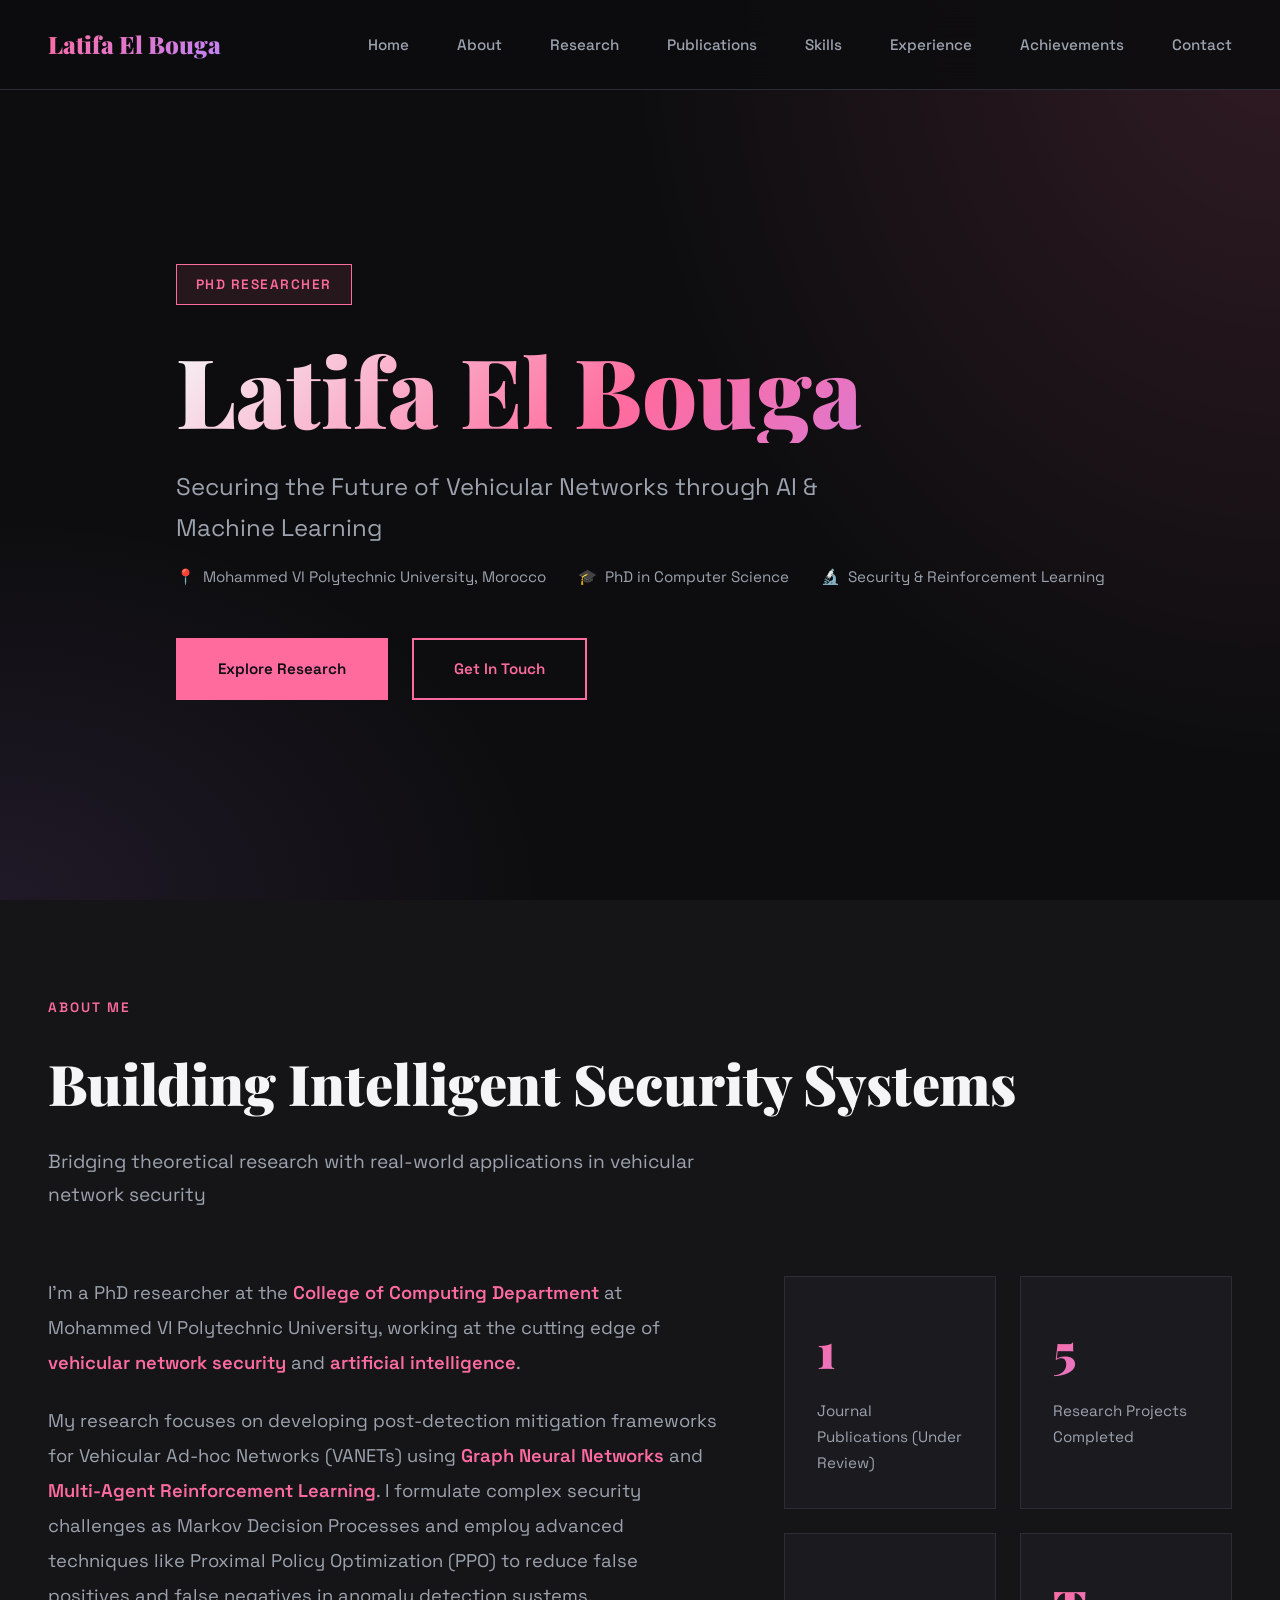
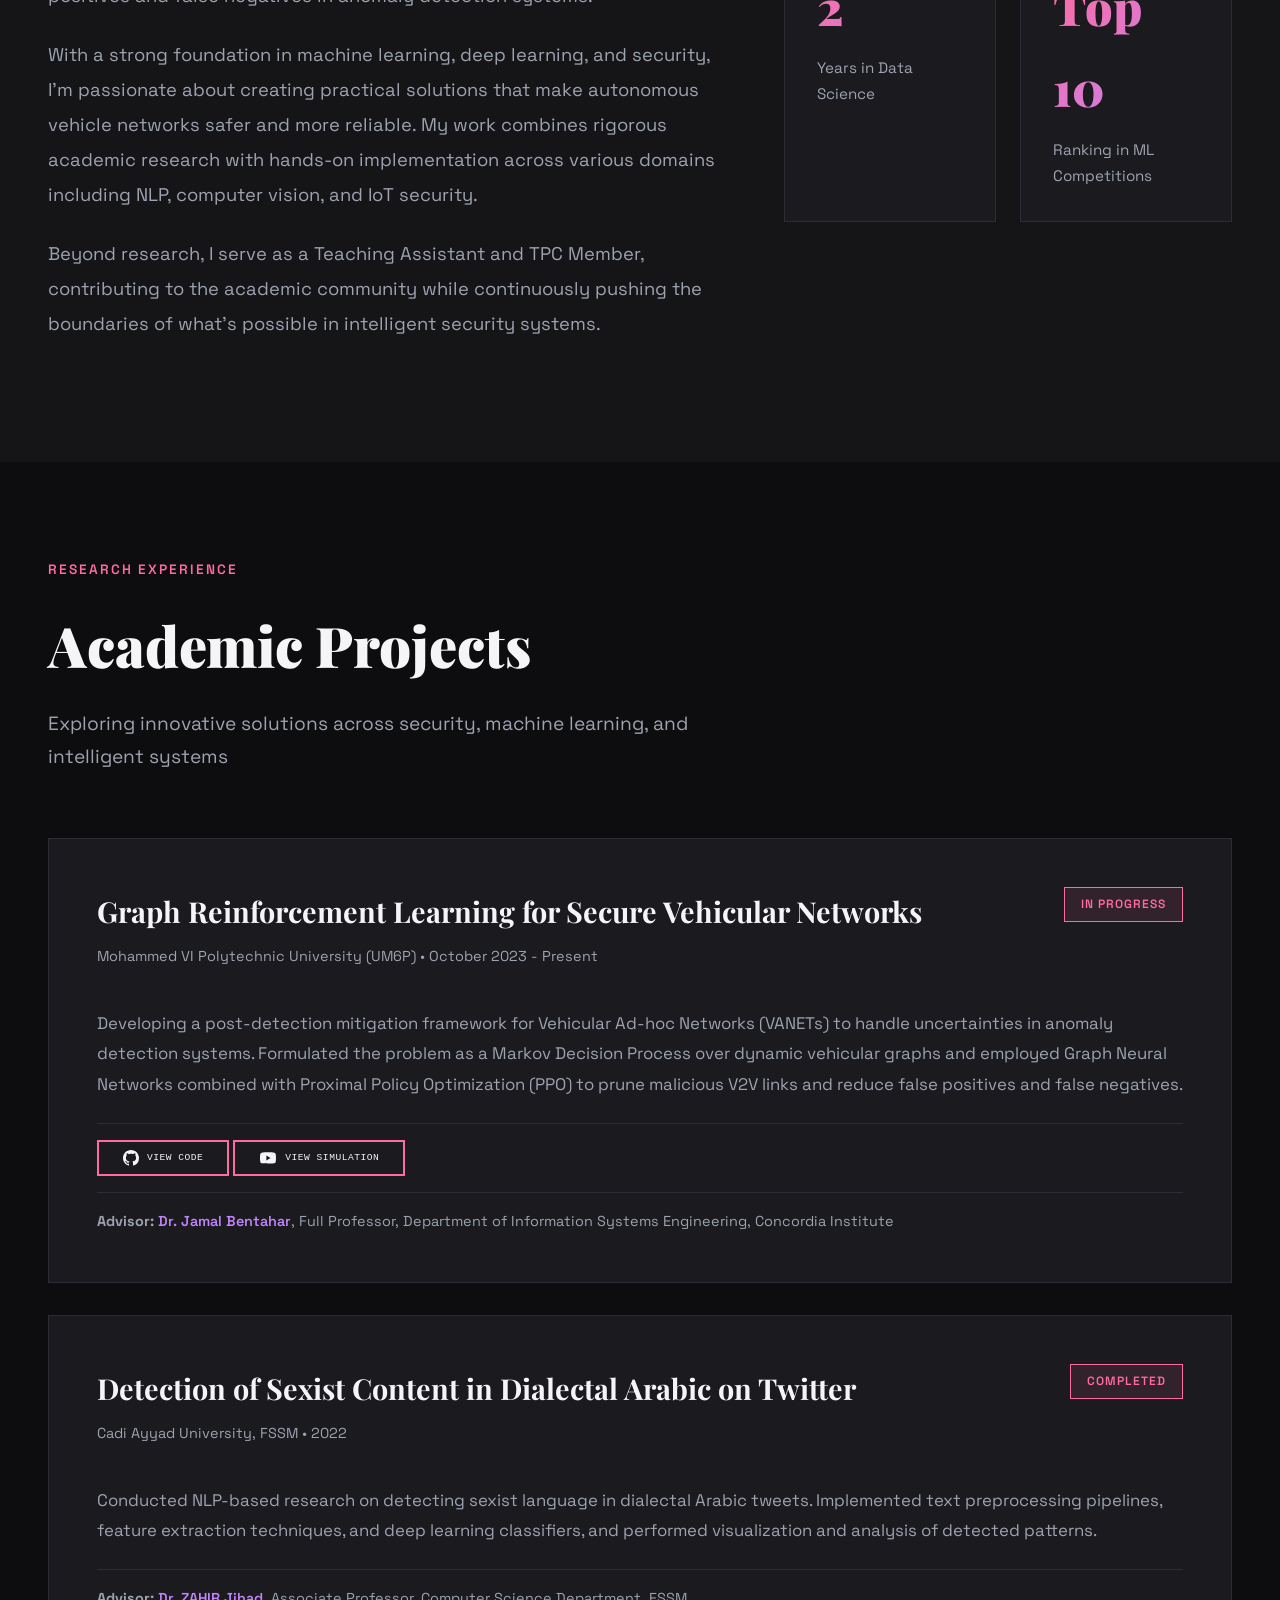
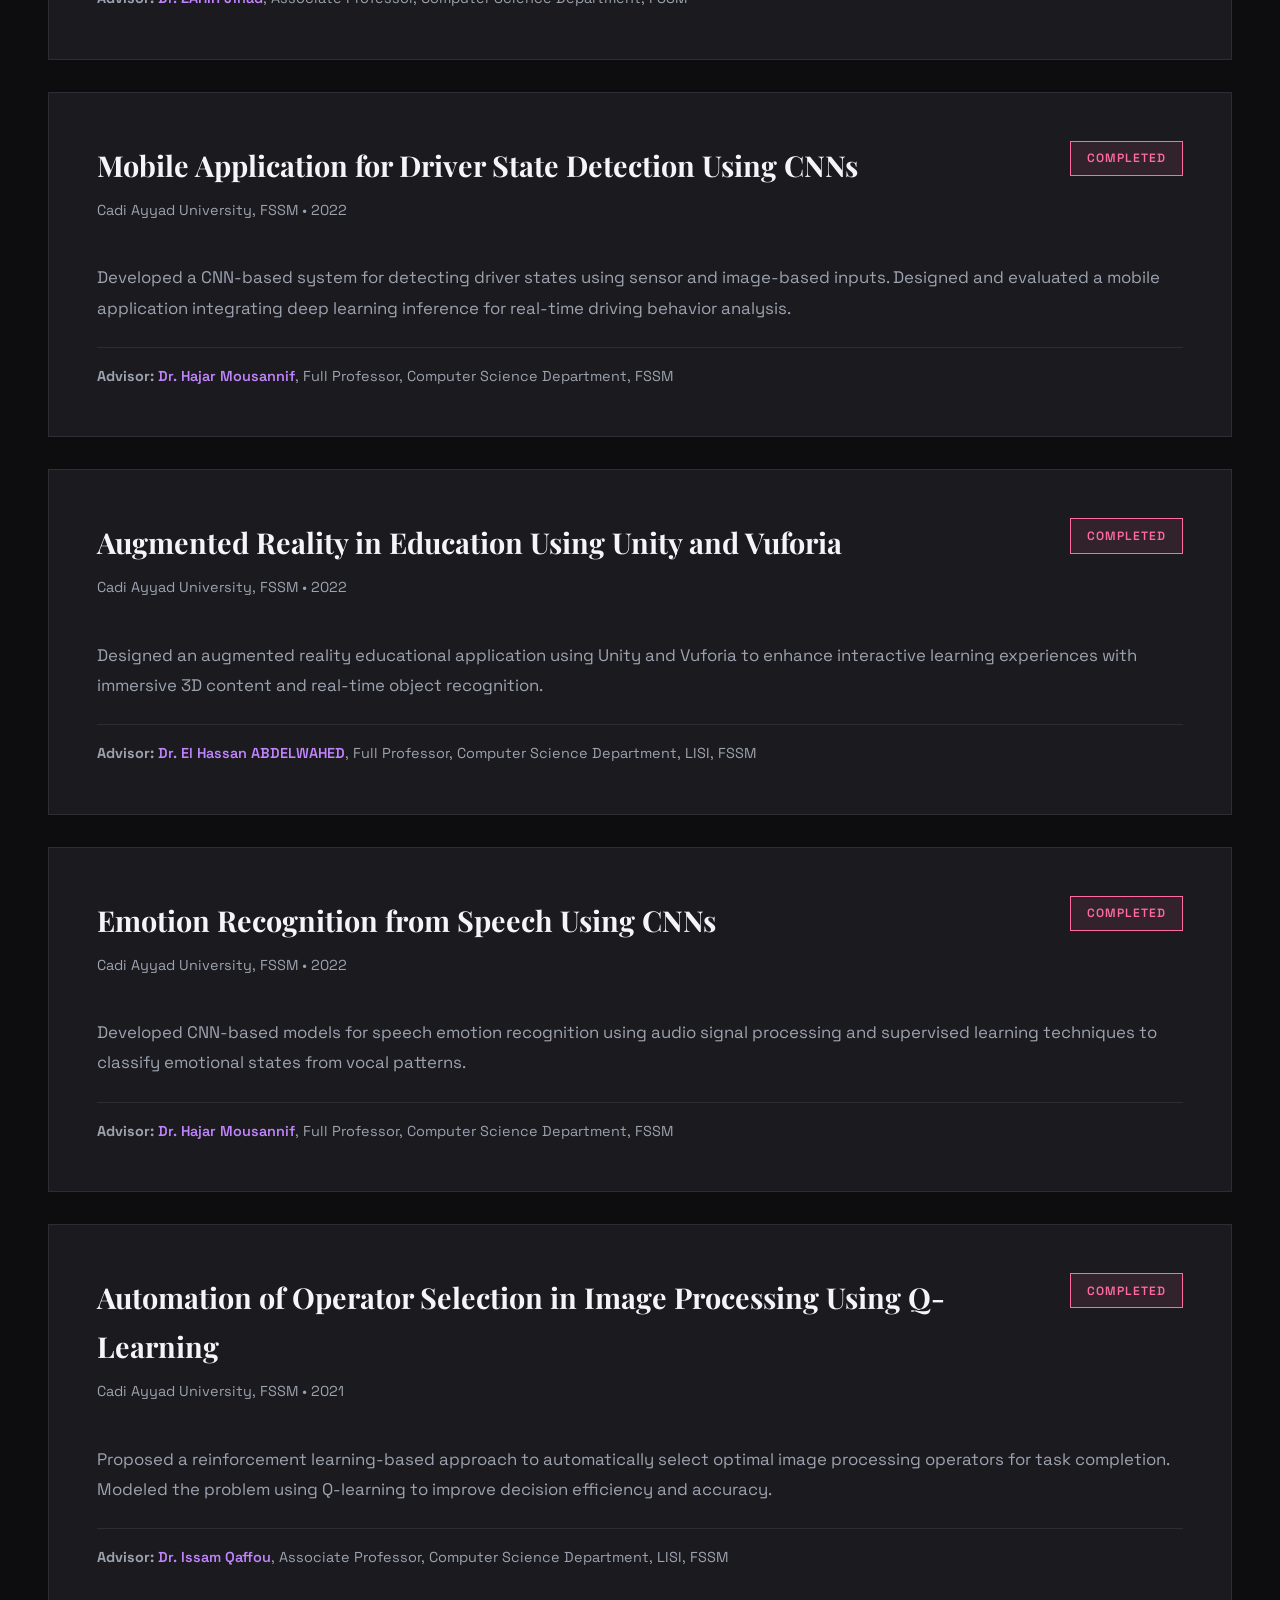
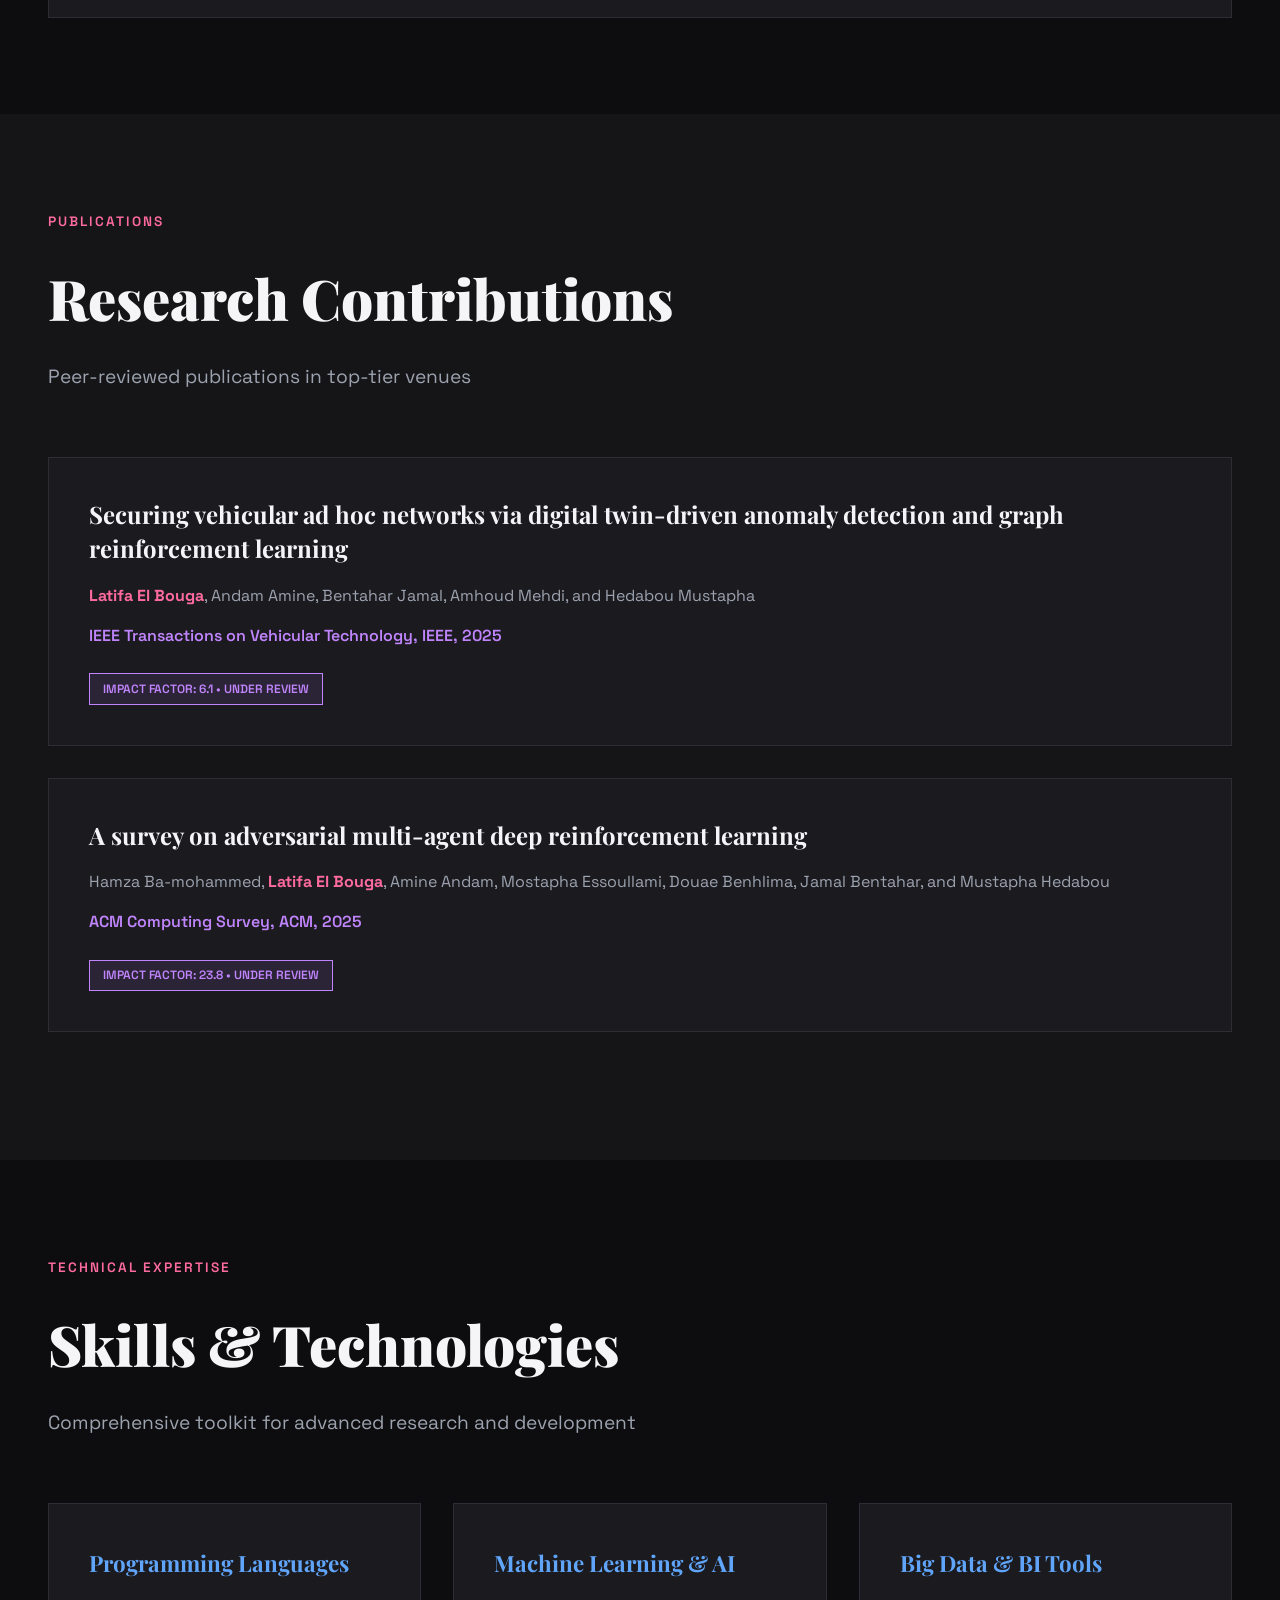
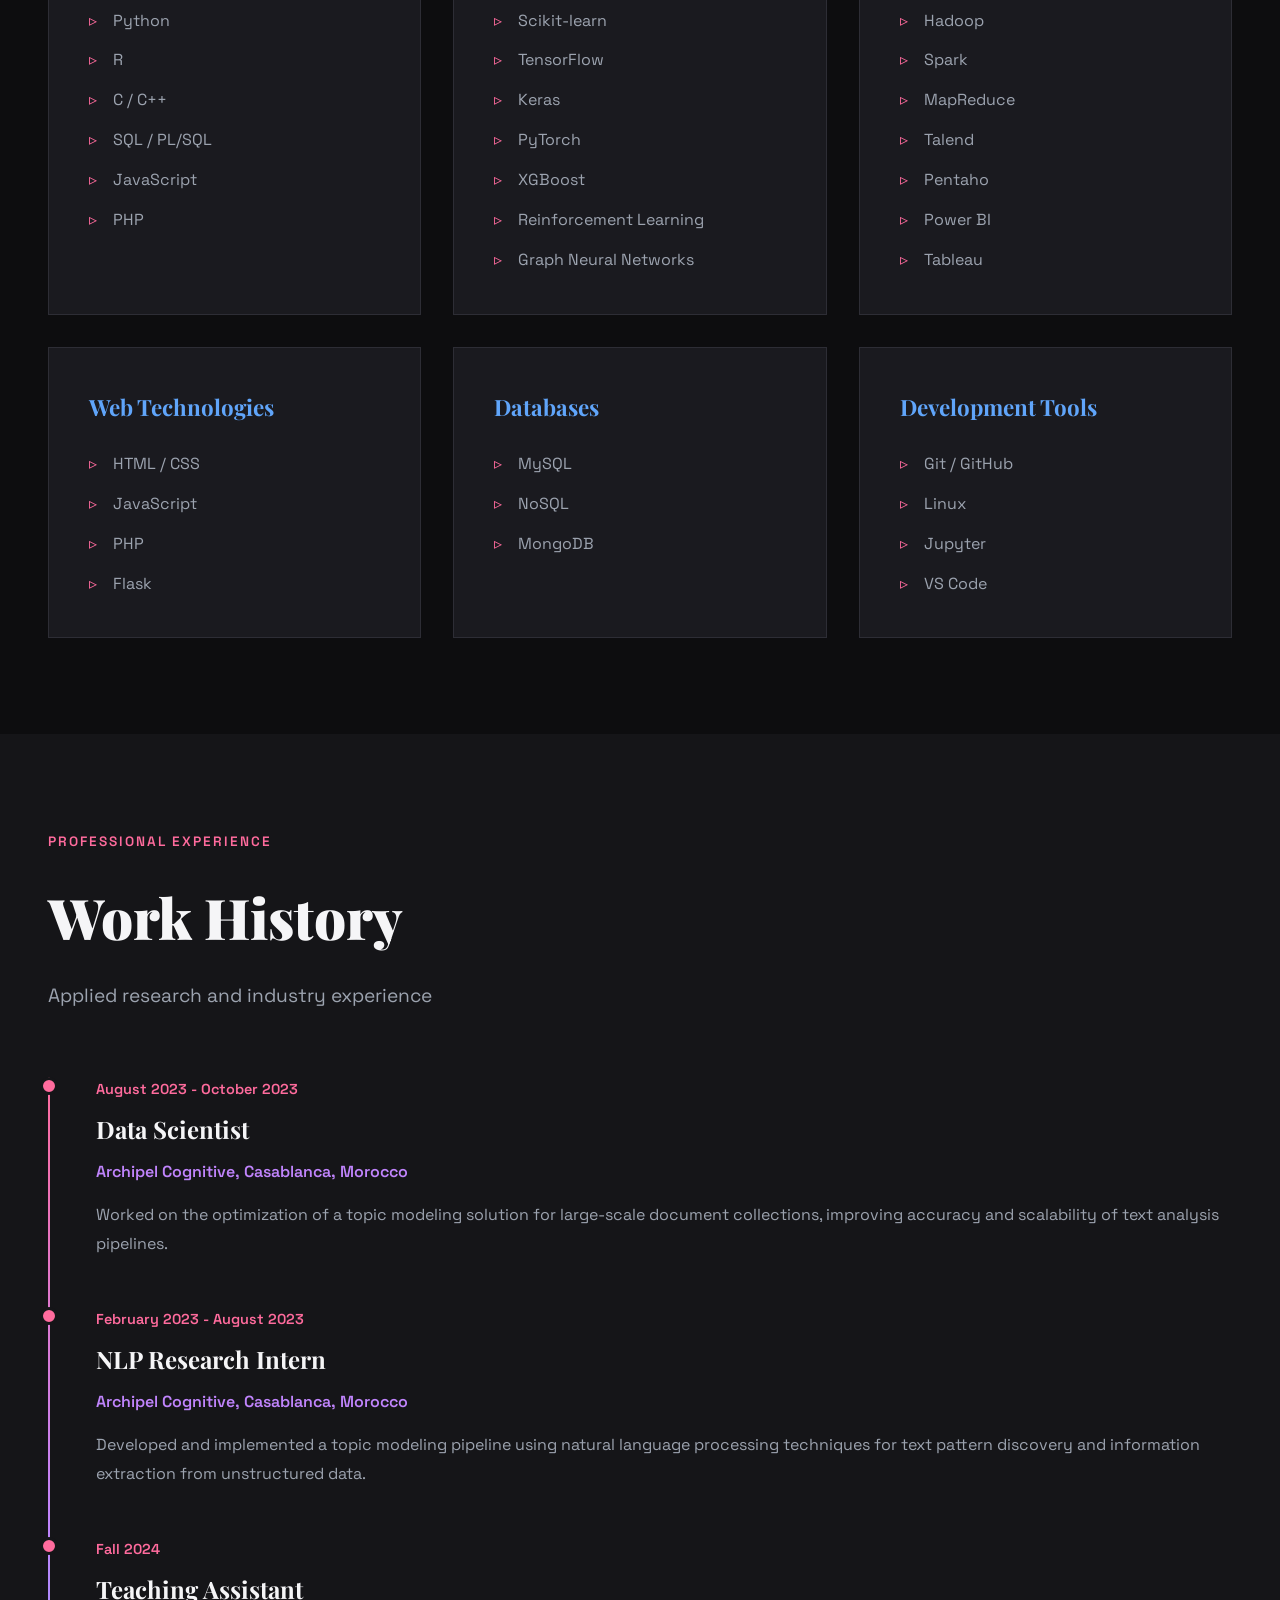
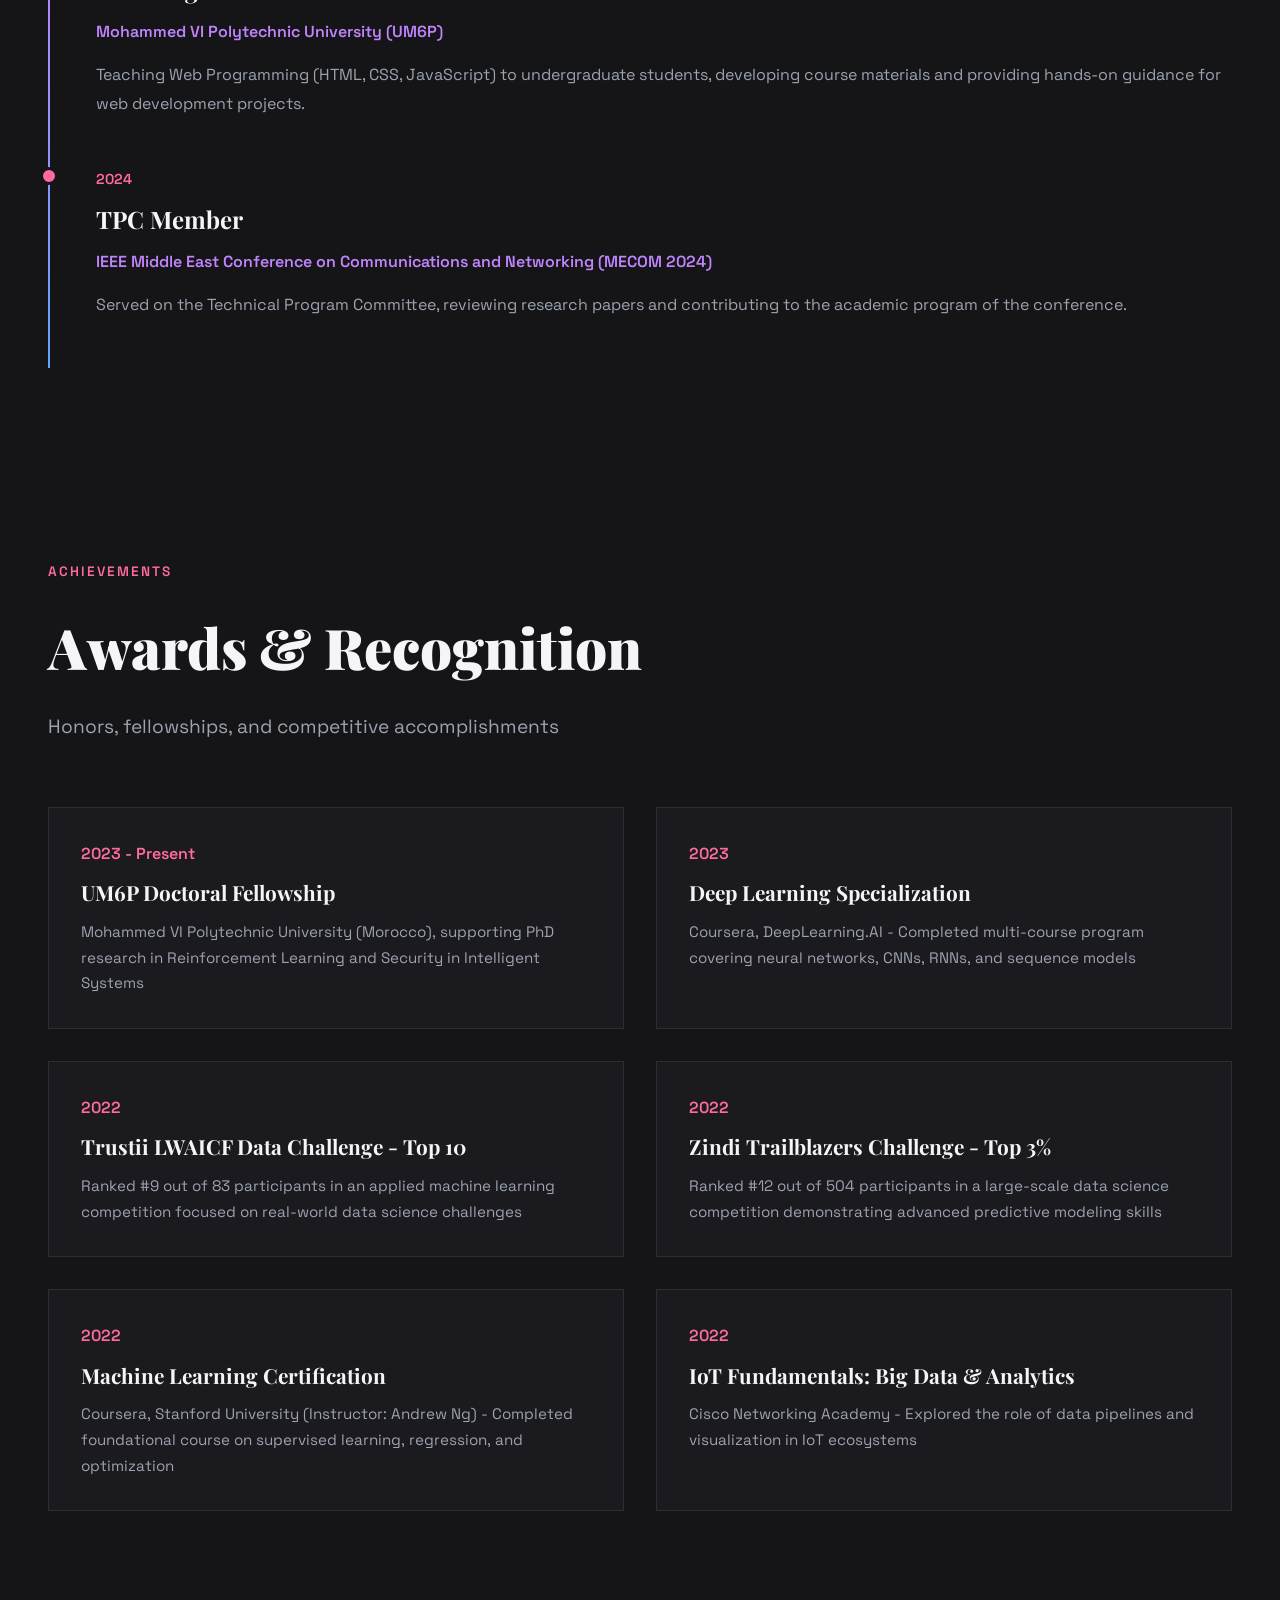
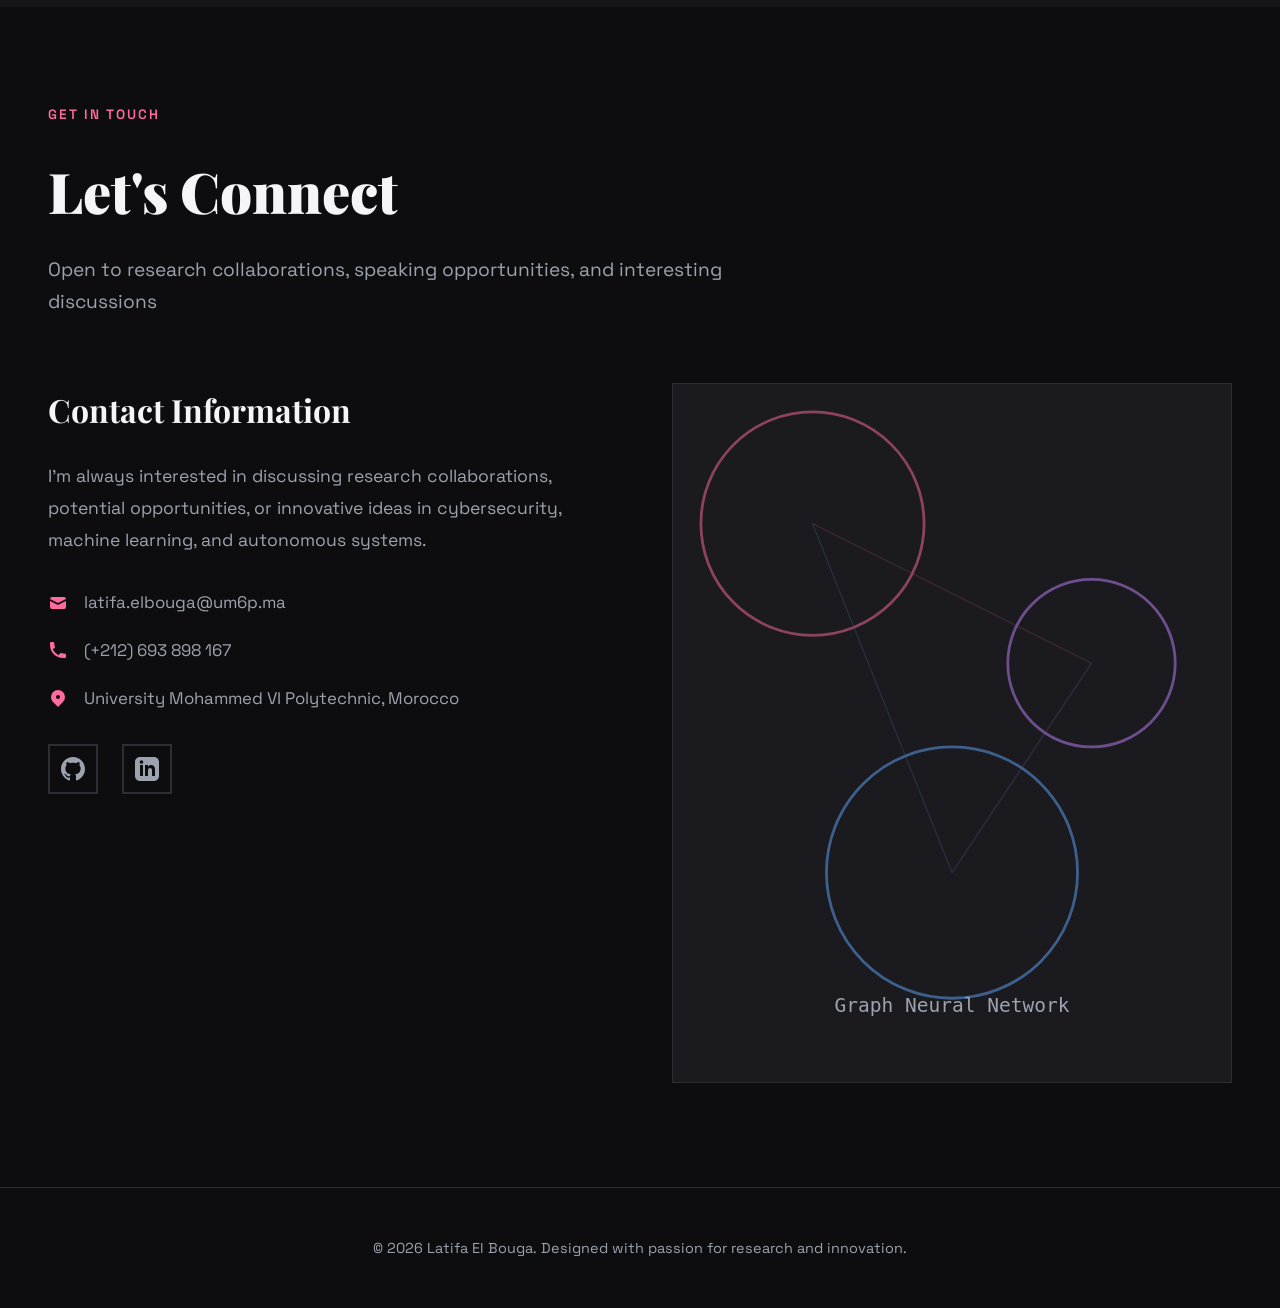
==== index.html @ e811820b "Add files via upload" ====
<!DOCTYPE html>
<html lang="en">
<head>
    <meta charset="UTF-8">
    <meta name="viewport" content="width=device-width, initial-scale=1.0">
    <title>Latifa El Bouga - PhD Researcher</title>
    <link href="https://fonts.googleapis.com/css2?family=Space+Grotesk:wght@400;600;700&family=Playfair+Display:wght@400;700;900&display=swap" rel="stylesheet">
    <link rel="stylesheet" href="styles.css">
</head>
<body>
    <!-- Navigation -->
    <nav>
        <div class="container">
            <div class="logo">Latifa El Bouga</div>
            <ul>
                <li><a href="#home">Home</a></li>
                <li><a href="#about">About</a></li>
                <li><a href="#research">Research</a></li>
                <li><a href="#publications">Publications</a></li>
                <li><a href="#skills">Skills</a></li>
                <li><a href="#experience">Experience</a></li>
                <li><a href="#achievements">Achievements</a></li>
                <li><a href="#contact">Contact</a></li>
            </ul>
        </div>
    </nav>

    <!-- Hero Section -->
    <section class="hero" id="home">
        <div class="container">
            <div class="hero-tag">PhD RESEARCHER</div>
            <h1>Latifa El Bouga</h1>
            <p class="hero-subtitle">Securing the Future of Vehicular Networks through AI & Machine Learning</p>
            
            <div class="hero-meta">
                <div class="meta-item">
                    <span class="meta-icon">📍</span>
                    <span>Mohammed VI Polytechnic University, Morocco</span>
                </div>
                <div class="meta-item">
                    <span class="meta-icon">🎓</span>
                    <span>PhD in Computer Science</span>
                </div>
                <div class="meta-item">
                    <span class="meta-icon">🔬</span>
                    <span>Security & Reinforcement Learning</span>
                </div>
            </div>
            
            <div class="hero-cta">
                <a href="#research" class="btn btn-primary">Explore Research</a>
                <a href="#contact" class="btn">Get In Touch</a>
            </div>
        </div>
    </section>

    <!-- About Section -->
    <section id="about">
        <div class="container">
            <div class="section-header">
                <div class="section-tag">ABOUT ME</div>
                <h2 class="section-title">Building Intelligent Security Systems</h2>
                <p class="section-subtitle">Bridging theoretical research with real-world applications in vehicular network security</p>
            </div>
            
            <div class="about-grid">
                <div class="about-content reveal">
                    <p>I'm a PhD researcher at the <span class="highlight">College of Computing Department</span> at Mohammed VI Polytechnic University, working at the cutting edge of <span class="highlight">vehicular network security</span> and <span class="highlight">artificial intelligence</span>.</p>
                    
                    <p>My research focuses on developing post-detection mitigation frameworks for Vehicular Ad-hoc Networks (VANETs) using <span class="highlight">Graph Neural Networks</span> and <span class="highlight">Multi-Agent Reinforcement Learning</span>. I formulate complex security challenges as Markov Decision Processes and employ advanced techniques like Proximal Policy Optimization (PPO) to reduce false positives and false negatives in anomaly detection systems.</p>
                    
                    <p>With a strong foundation in machine learning, deep learning, and security, I'm passionate about creating practical solutions that make autonomous vehicle networks safer and more reliable. My work combines rigorous academic research with hands-on implementation across various domains including NLP, computer vision, and IoT security.</p>
                    
                    <p>Beyond research, I serve as a Teaching Assistant and TPC Member, contributing to the academic community while continuously pushing the boundaries of what's possible in intelligent security systems.</p>
                </div>
                
                <div class="stats-grid reveal">
                    <div class="stat-card">
                        <div class="stat-number">2</div>
                        <div class="stat-label">Journal Publications (Under Review)</div>
                    </div>
                    <div class="stat-card">
                        <div class="stat-number">7</div>
                        <div class="stat-label">Research Projects Completed</div>
                    </div>
                    <div class="stat-card">
                        <div class="stat-number">3</div>
                        <div class="stat-label">Years in Data Science</div>
                    </div>
                    <div class="stat-card">
                        <div class="stat-number">Top 10</div>
                        <div class="stat-label">Ranking in ML Competitions</div>
                    </div>
                </div>
            </div>
        </div>
    </section>

    <!-- Research Section -->
    <section id="research">
        <div class="container">
            <div class="section-header">
                <div class="section-tag">RESEARCH EXPERIENCE</div>
                <h2 class="section-title">Academic Projects</h2>
                <p class="section-subtitle">Exploring innovative solutions across security, machine learning, and intelligent systems</p>
            </div>
            
            <div class="research-grid">
                <div class="research-item reveal">
                    <div class="research-header">
                        <div>
                            <h3 class="research-title">Graph Reinforcement Learning for Secure Vehicular Networks</h3>
                            <p class="research-meta">Mohammed VI Polytechnic University (UM6P) • October 2023 - Present</p>
                        </div>
                        <span class="research-badge">In Progress</span>
                    </div>
                    <p class="research-description">
                        Developing a post-detection mitigation framework for Vehicular Ad-hoc Networks (VANETs) to handle uncertainties in anomaly detection systems. Formulated the problem as a Markov Decision Process over dynamic vehicular graphs and employed Graph Neural Networks combined with Proximal Policy Optimization (PPO) to prune malicious V2V links and reduce false positives and false negatives.
                        <div class="project-links">
                            <a href="https://github.com/latifa1999/VanetSecurity.git" class="project-link" target="_blank">
                                <svg width="16" height="16" fill="currentColor" viewBox="0 0 16 16">
                                    <path d="M8 0C3.58 0 0 3.58 0 8c0 3.54 2.29 6.53 5.47 7.59.4.07.55-.17.55-.38 0-.19-.01-.82-.01-1.49-2.01.37-2.53-.49-2.69-.94-.09-.23-.48-.94-.82-1.13-.28-.15-.68-.52-.01-.53.63-.01 1.08.58 1.23.82.72 1.21 1.87.87 2.33.66.07-.52.28-.87.51-1.07-1.78-.2-3.64-.89-3.64-3.95 0-.87.31-1.59.82-2.15-.08-.2-.36-1.02.08-2.12 0 0 .67-.21 2.2.82.64-.18 1.32-.27 2-.27.68 0 1.36.09 2 .27 1.53-1.04 2.2-.82 2.2-.82.44 1.1.16 1.92.08 2.12.51.56.82 1.27.82 2.15 0 3.07-1.87 3.75-3.65 3.95.29.25.54.73.54 1.48 0 1.07-.01 1.93-.01 2.2 0 .21.15.46.55.38A8.012 8.012 0 0 0 16 8c0-4.42-3.58-8-8-8z"/>
                                </svg>
                                View Code
                            </a>
                            <a href="https://youtu.be/LPpwGdiFBXw?si=RNeeUMtQNc2DIO1E" class="project-link project-link-video" target="_blank">
                                <svg width="18" height="16" fill="currentColor" viewBox="0 0 24 24">
                                    <path d="M23.498 6.186a3.016 3.016 0 0 0-2.122-2.136C19.505 3.545 12 3.545 12 3.545s-7.505 0-9.377.505A3.017 3.017 0 0 0 .502 6.186C0 8.07 0 12 0 12s0 3.93.502 5.814a3.016 3.016 0 0 0 2.122 2.136c1.871.505 9.376.505 9.376.505s7.505 0 9.377-.505a3.015 3.015 0 0 0 2.122-2.136C24 15.93 24 12 24 12s0-3.93-.502-5.814zM9.545 15.568V8.432L15.818 12l-6.273 3.568z"/>
                                </svg>
                                View Simulation
                            </a>
                        </div>
                    </p>
                    <div class="research-advisor">
                        <strong>Advisor:</strong> <a href="https://www.concordia.ca/faculty/jamal-bentahar.html" class="advisor-name advisor-link" target="_blank">Dr. Jamal Bentahar</a>, Full Professor, Department of Information Systems Engineering, Concordia Institute
                    </div>
                </div>

                <div class="research-item reveal">
                    <div class="research-header">
                        <div>
                            <h3 class="research-title">Detection of Sexist Content in Dialectal Arabic on Twitter</h3>
                            <p class="research-meta">Cadi Ayyad University, FSSM • 2022</p>
                        </div>
                        <span class="research-badge">Completed</span>
                    </div>
                    <p class="research-description">
                        Conducted NLP-based research on detecting sexist language in dialectal Arabic tweets. Implemented text preprocessing pipelines, feature extraction techniques, and deep learning classifiers, and performed visualization and analysis of detected patterns.
                    </p>
                    <div class="research-advisor">
                        <strong>Advisor:</strong> <span class="advisor-name">Dr. ZAHIR Jihad</span>, Associate Professor, Computer Science Department, FSSM
                    </div>
                </div>

                <div class="research-item reveal">
                    <div class="research-header">
                        <div>
                            <h3 class="research-title">Mobile Application for Driver State Detection Using CNNs</h3>
                            <p class="research-meta">Cadi Ayyad University, FSSM • 2022</p>
                        </div>
                        <span class="research-badge">Completed</span>
                    </div>
                    <p class="research-description">
                        Developed a CNN-based system for detecting driver states using sensor and image-based inputs. Designed and evaluated a mobile application integrating deep learning inference for real-time driving behavior analysis.
                    </p>
                    <div class="research-advisor">
                        <strong>Advisor:</strong> <span class="advisor-name">Dr. Hajar Mousannif</span>, Full Professor, Computer Science Department, FSSM
                    </div>
                </div>

                <div class="research-item reveal">
                    <div class="research-header">
                        <div>
                            <h3 class="research-title">Augmented Reality in Education Using Unity and Vuforia</h3>
                            <p class="research-meta">Cadi Ayyad University, FSSM • 2022</p>
                        </div>
                        <span class="research-badge">Completed</span>
                    </div>
                    <p class="research-description">
                        Designed an augmented reality educational application using Unity and Vuforia to enhance interactive learning experiences with immersive 3D content and real-time object recognition.
                    </p>
                    <div class="research-advisor">
                        <strong>Advisor:</strong> <span class="advisor-name">Dr. El Hassan ABDELWAHED</span>, Full Professor, Computer Science Department, LISI, FSSM
                    </div>
                </div>

                <div class="research-item reveal">
                    <div class="research-header">
                        <div>
                            <h3 class="research-title">Emotion Recognition from Speech Using CNNs</h3>
                            <p class="research-meta">Cadi Ayyad University, FSSM • 2022</p>
                        </div>
                        <span class="research-badge">Completed</span>
                    </div>
                    <p class="research-description">
                        Developed CNN-based models for speech emotion recognition using audio signal processing and supervised learning techniques to classify emotional states from vocal patterns.
                    </p>
                    <div class="research-advisor">
                        <strong>Advisor:</strong> <span class="advisor-name">Dr. Hajar Mousannif</span>, Full Professor, Computer Science Department, FSSM
                    </div>
                </div>

                <div class="research-item reveal">
                    <div class="research-header">
                        <div>
                            <h3 class="research-title">Automation of Operator Selection in Image Processing Using Q-Learning</h3>
                            <p class="research-meta">Cadi Ayyad University, FSSM • 2021</p>
                        </div>
                        <span class="research-badge">Completed</span>
                    </div>
                    <p class="research-description">
                        Proposed a reinforcement learning-based approach to automatically select optimal image processing operators for task completion. Modeled the problem using Q-learning to improve decision efficiency and accuracy.
                    </p>
                    <div class="research-advisor">
                        <strong>Advisor:</strong> <span class="advisor-name">Dr. Issam Qaffou</span>, Associate Professor, Computer Science Department, LISI, FSSM
                    </div>
                </div>
            </div>
        </div>
    </section>

    <!-- Publications Section -->
    <section id="publications">
        <div class="container">
            <div class="section-header">
                <div class="section-tag">PUBLICATIONS</div>
                <h2 class="section-title">Research Contributions</h2>
                <p class="section-subtitle">Peer-reviewed publications in top-tier venues</p>
            </div>
            
            <div class="pub-item reveal">
                <h3 class="pub-title">Securing vehicular ad hoc networks via digital twin-driven anomaly detection and graph reinforcement learning</h3>
                <p class="pub-authors"><strong>Latifa El Bouga</strong>, Andam Amine, Bentahar Jamal, Amhoud Mehdi, and Hedabou Mustapha</p>
                <p class="pub-venue">IEEE Transactions on Vehicular Technology, IEEE, 2025</p>
                <span class="pub-status">Impact Factor: 6.1 • Under Review</span>
            </div>

            <div class="pub-item reveal">
                <h3 class="pub-title">A survey on adversarial multi-agent deep reinforcement learning</h3>
                <p class="pub-authors">Hamza Ba-mohammed, <strong>Latifa El Bouga</strong>, Amine Andam, Mostapha Essoullami, Douae Benhlima, Jamal Bentahar, and Mustapha Hedabou</p>
                <p class="pub-venue">ACM Computing Survey, ACM, 2025</p>
                <span class="pub-status">Impact Factor: 23.8 • Under Review</span>
            </div>
        </div>
    </section>

    <!-- Skills Section -->
    <section id="skills">
        <div class="container">
            <div class="section-header">
                <div class="section-tag">TECHNICAL EXPERTISE</div>
                <h2 class="section-title">Skills & Technologies</h2>
                <p class="section-subtitle">Comprehensive toolkit for advanced research and development</p>
            </div>
            
            <div class="skills-grid">
                <div class="skill-card reveal">
                    <h3>Programming Languages</h3>
                    <ul class="skill-list">
                        <li>Python</li>
                        <li>R</li>
                        <li>C / C++</li>
                        <li>SQL / PL/SQL</li>
                        <li>JavaScript</li>
                        <li>PHP</li>
                    </ul>
                </div>

                <div class="skill-card reveal">
                    <h3>Machine Learning & AI</h3>
                    <ul class="skill-list">
                        <li>Scikit-learn</li>
                        <li>TensorFlow</li>
                        <li>Keras</li>
                        <li>PyTorch</li>
                        <li>XGBoost</li>
                        <li>Reinforcement Learning</li>
                        <li>Graph Neural Networks</li>
                    </ul>
                </div>

                <div class="skill-card reveal">
                    <h3>Big Data & BI Tools</h3>
                    <ul class="skill-list">
                        <li>Hadoop</li>
                        <li>Spark</li>
                        <li>MapReduce</li>
                        <li>Talend</li>
                        <li>Pentaho</li>
                        <li>Power BI</li>
                        <li>Tableau</li>
                    </ul>
                </div>

                <div class="skill-card reveal">
                    <h3>Web Technologies</h3>
                    <ul class="skill-list">
                        <li>HTML / CSS</li>
                        <li>JavaScript</li>
                        <li>PHP</li>
                        <li>Flask</li>
                    </ul>
                </div>

                <div class="skill-card reveal">
                    <h3>Databases</h3>
                    <ul class="skill-list">
                        <li>MySQL</li>
                        <li>NoSQL</li>
                        <li>MongoDB</li>
                    </ul>
                </div>

                <div class="skill-card reveal">
                    <h3>Development Tools</h3>
                    <ul class="skill-list">
                        <li>Git / GitHub</li>
                        <li>Linux</li>
                        <li>Jupyter</li>
                        <li>VS Code</li>
                    </ul>
                </div>
            </div>
        </div>
    </section>

    <!-- Experience Section -->
    <section id="experience">
        <div class="container">
            <div class="section-header">
                <div class="section-tag">PROFESSIONAL EXPERIENCE</div>
                <h2 class="section-title">Work History</h2>
                <p class="section-subtitle">Applied research and industry experience</p>
            </div>
            
            <div class="timeline">
                <div class="timeline-item reveal">
                    <div class="timeline-date">August 2023 - October 2023</div>
                    <h3 class="timeline-title">Data Scientist</h3>
                    <p class="timeline-company">Archipel Cognitive, Casablanca, Morocco</p>
                    <p class="timeline-description">Worked on the optimization of a topic modeling solution for large-scale document collections, improving accuracy and scalability of text analysis pipelines.</p>
                </div>

                <div class="timeline-item reveal">
                    <div class="timeline-date">February 2023 - August 2023</div>
                    <h3 class="timeline-title">NLP Research Intern</h3>
                    <p class="timeline-company">Archipel Cognitive, Casablanca, Morocco</p>
                    <p class="timeline-description">Developed and implemented a topic modeling pipeline using natural language processing techniques for text pattern discovery and information extraction from unstructured data.</p>
                </div>

                <div class="timeline-item reveal">
                    <div class="timeline-date">Fall 2024</div>
                    <h3 class="timeline-title">Teaching Assistant</h3>
                    <p class="timeline-company">Mohammed VI Polytechnic University (UM6P)</p>
                    <p class="timeline-description">Teaching Web Programming (HTML, CSS, JavaScript) to undergraduate students, developing course materials and providing hands-on guidance for web development projects.</p>
                </div>

                <div class="timeline-item reveal">
                    <div class="timeline-date">2024</div>
                    <h3 class="timeline-title">TPC Member</h3>
                    <p class="timeline-company">IEEE Middle East Conference on Communications and Networking (MECOM 2024)</p>
                    <p class="timeline-description">Served on the Technical Program Committee, reviewing research papers and contributing to the academic program of the conference.</p>
                </div>
            </div>
        </div>
    </section>

    <!-- Achievements Section -->
    <section id="achievements">
        <div class="container">
            <div class="section-header">
                <div class="section-tag">ACHIEVEMENTS</div>
                <h2 class="section-title">Awards & Recognition</h2>
                <p class="section-subtitle">Honors, fellowships, and competitive accomplishments</p>
            </div>
            
            <div class="achievement-grid">
                <div class="achievement-card reveal">
                    <div class="achievement-year">2023 - Present</div>
                    <h3 class="achievement-title">UM6P Doctoral Fellowship</h3>
                    <p class="achievement-description">Mohammed VI Polytechnic University (Morocco), supporting PhD research in Reinforcement Learning and Security in Intelligent Systems</p>
                </div>

                <div class="achievement-card reveal">
                    <div class="achievement-year">2023</div>
                    <h3 class="achievement-title">Deep Learning Specialization</h3>
                    <p class="achievement-description">Coursera, DeepLearning.AI - Completed multi-course program covering neural networks, CNNs, RNNs, and sequence models</p>
                </div>

                <div class="achievement-card reveal">
                    <div class="achievement-year">2022</div>
                    <h3 class="achievement-title">Trustii LWAICF Data Challenge - Top 10</h3>
                    <p class="achievement-description">Ranked #9 out of 83 participants in an applied machine learning competition focused on real-world data science challenges</p>
                </div>

                <div class="achievement-card reveal">
                    <div class="achievement-year">2022</div>
                    <h3 class="achievement-title">Zindi Trailblazers Challenge - Top 3%</h3>
                    <p class="achievement-description">Ranked #12 out of 504 participants in a large-scale data science competition demonstrating advanced predictive modeling skills</p>
                </div>

                <div class="achievement-card reveal">
                    <div class="achievement-year">2022</div>
                    <h3 class="achievement-title">Machine Learning Certification</h3>
                    <p class="achievement-description">Coursera, Stanford University (Instructor: Andrew Ng) - Completed foundational course on supervised learning, regression, and optimization</p>
                </div>

                <div class="achievement-card reveal">
                    <div class="achievement-year">2022</div>
                    <h3 class="achievement-title">IoT Fundamentals: Big Data & Analytics</h3>
                    <p class="achievement-description">Cisco Networking Academy - Explored the role of data pipelines and visualization in IoT ecosystems</p>
                </div>
            </div>
        </div>
    </section>

    <!-- Contact Section -->
    <section id="contact">
        <div class="container">
            <div class="section-header">
                <div class="section-tag">GET IN TOUCH</div>
                <h2 class="section-title">Let's Connect</h2>
                <p class="section-subtitle">Open to research collaborations, speaking opportunities, and interesting discussions</p>
            </div>
            
            <div class="contact-grid">
                <div class="contact-info reveal">
                    <h3>Contact Information</h3>
                    <p>I'm always interested in discussing research collaborations, potential opportunities, or innovative ideas in cybersecurity, machine learning, and autonomous systems.</p>
                    
                    <div class="contact-links">
                        <a href="mailto:latifa.elbouga@um6p.ma" class="contact-link">
                            <svg width="20" height="20" fill="currentColor" viewBox="0 0 20 20">
                                <path d="M2.003 5.884L10 9.882l7.997-3.998A2 2 0 0016 4H4a2 2 0 00-1.997 1.884z"/>
                                <path d="M18 8.118l-8 4-8-4V14a2 2 0 002 2h12a2 2 0 002-2V8.118z"/>
                            </svg>
                            latifa.elbouga@um6p.ma
                        </a>
                        
                        <a href="tel:+212693898167" class="contact-link">
                            <svg width="20" height="20" fill="currentColor" viewBox="0 0 20 20">
                                <path d="M2 3a1 1 0 011-1h2.153a1 1 0 01.986.836l.74 4.435a1 1 0 01-.54 1.06l-1.548.773a11.037 11.037 0 006.105 6.105l.774-1.548a1 1 0 011.059-.54l4.435.74a1 1 0 01.836.986V17a1 1 0 01-1 1h-2C7.82 18 2 12.18 2 5V3z"/>
                            </svg>
                            (+212) 693 898 167
                        </a>
                        
                        <a href="#" class="contact-link">
                            <svg width="20" height="20" fill="currentColor" viewBox="0 0 20 20">
                                <path fill-rule="evenodd" d="M5.05 4.05a7 7 0 119.9 9.9L10 18.9l-4.95-4.95a7 7 0 010-9.9zM10 11a2 2 0 100-4 2 2 0 000 4z"/>
                            </svg>
                            University Mohammed VI Polytechnic, Morocco
                        </a>
                    </div>
                    
                    <div class="social-links">
                        <a href="https://github.com/latifaelbouga" class="social-link" target="_blank" title="GitHub">
                            <svg width="24" height="24" fill="currentColor" viewBox="0 0 24 24">
                                <path d="M12 0c-6.626 0-12 5.373-12 12 0 5.302 3.438 9.8 8.207 11.387.599.111.793-.261.793-.577v-2.234c-3.338.726-4.033-1.416-4.033-1.416-.546-1.387-1.333-1.756-1.333-1.756-1.089-.745.083-.729.083-.729 1.205.084 1.839 1.237 1.839 1.237 1.07 1.834 2.807 1.304 3.492.997.107-.775.418-1.305.762-1.604-2.665-.305-5.467-1.334-5.467-5.931 0-1.311.469-2.381 1.236-3.221-.124-.303-.535-1.524.117-3.176 0 0 1.008-.322 3.301 1.23.957-.266 1.983-.399 3.003-.404 1.02.005 2.047.138 3.006.404 2.291-1.552 3.297-1.23 3.297-1.23.653 1.653.242 2.874.118 3.176.77.84 1.235 1.911 1.235 3.221 0 4.609-2.807 5.624-5.479 5.921.43.372.823 1.102.823 2.222v3.293c0 .319.192.694.801.576 4.765-1.589 8.199-6.086 8.199-11.386 0-6.627-5.373-12-12-12z"/>
                            </svg>
                        </a>
                        <a href="https://linkedin.com/in/latifaelbouga" class="social-link" target="_blank" title="LinkedIn">
                            <svg width="24" height="24" fill="currentColor" viewBox="0 0 24 24">
                                <path d="M19 0h-14c-2.761 0-5 2.239-5 5v14c0 2.761 2.239 5 5 5h14c2.762 0 5-2.239 5-5v-14c0-2.761-2.238-5-5-5zm-11 19h-3v-11h3v11zm-1.5-12.268c-.966 0-1.75-.79-1.75-1.764s.784-1.764 1.75-1.764 1.75.79 1.75 1.764-.783 1.764-1.75 1.764zm13.5 12.268h-3v-5.604c0-3.368-4-3.113-4 0v5.604h-3v-11h3v1.765c1.396-2.586 7-2.777 7 2.476v6.759z"/>
                            </svg>
                        </a>
                    </div>
                </div>
                
                <div class="reveal">
                    <img src="data:image/svg+xml,%3Csvg xmlns='http://www.w3.org/2000/svg' viewBox='0 0 400 500'%3E%3Crect fill='%231a1a1f' width='400' height='500'/%3E%3Cg opacity='0.5'%3E%3Ccircle cx='100' cy='100' r='80' fill='none' stroke='%23ff6b9d' stroke-width='2'/%3E%3Ccircle cx='300' cy='200' r='60' fill='none' stroke='%23c084fc' stroke-width='2'/%3E%3Ccircle cx='200' cy='350' r='90' fill='none' stroke='%2360a5fa' stroke-width='2'/%3E%3Cline x1='100' y1='100' x2='300' y2='200' stroke='%23ff6b9d' stroke-width='1' opacity='0.3'/%3E%3Cline x1='300' y1='200' x2='200' y2='350' stroke='%23c084fc' stroke-width='1' opacity='0.3'/%3E%3Cline x1='200' y1='350' x2='100' y2='100' stroke='%2360a5fa' stroke-width='1' opacity='0.3'/%3E%3C/g%3E%3Ctext x='200' y='450' text-anchor='middle' fill='%239ca3af' font-family='monospace' font-size='14'%3EGraph Neural Network%3C/text%3E%3C/svg%3E" alt="Research Visualization" style="width: 100%; border: 1px solid var(--border);">
                </div>
            </div>
        </div>
    </section>

    <!-- Footer -->
    <footer>
        <p>© 2026 Latifa El Bouga. Designed with passion for research and innovation.</p>
    </footer>

    <script src="script.js"></script>
</body>
</html>
---- styles.css ----
/* ===================================
   CSS Variables
   =================================== */
   :root {
    --bg-primary: #0d0d0f;
    --bg-secondary: #151518;
    --bg-card: #1a1a1f;
    --text-primary: #f5f5f7;
    --text-secondary: #9ca3af;
    --accent-1: #ff6b9d;
    --accent-2: #c084fc;
    --accent-3: #60a5fa;
    --border: #2d2d35;
    --glow: rgba(255, 107, 157, 0.3);
}

/* ===================================
   Reset & Base Styles
   =================================== */
* {
    margin: 0;
    padding: 0;
    box-sizing: border-box;
}

body {
    font-family: 'Space Grotesk', sans-serif;
    background: var(--bg-primary);
    color: var(--text-primary);
    line-height: 1.7;
    overflow-x: hidden;
}

/* ===================================
   Custom Scrollbar
   =================================== */
::-webkit-scrollbar {
    width: 10px;
}

::-webkit-scrollbar-track {
    background: var(--bg-primary);
}

::-webkit-scrollbar-thumb {
    background: var(--accent-1);
    border-radius: 5px;
}

/* ===================================
   Navigation
   =================================== */
nav {
    position: fixed;
    top: 0;
    width: 100%;
    background: rgba(13, 13, 15, 0.9);
    backdrop-filter: blur(20px);
    border-bottom: 1px solid var(--border);
    z-index: 1000;
    padding: 1.5rem 0;
}

nav .container {
    max-width: 1400px;
    margin: 0 auto;
    padding: 0 3rem;
    display: flex;
    justify-content: space-between;
    align-items: center;
}

.logo {
    font-family: 'Playfair Display', serif;
    font-size: 1.5rem;
    font-weight: 900;
    background: linear-gradient(135deg, var(--accent-1), var(--accent-2));
    -webkit-background-clip: text;
    -webkit-text-fill-color: transparent;
    background-clip: text;
}

nav ul {
    display: flex;
    gap: 3rem;
    list-style: none;
}

nav a {
    color: var(--text-secondary);
    text-decoration: none;
    font-size: 0.95rem;
    font-weight: 500;
    transition: all 0.3s ease;
    position: relative;
}

nav a:hover {
    color: var(--accent-1);
}

/* ===================================
   Hero Section
   =================================== */
.hero {
    min-height: 100vh;
    display: flex;
    align-items: center;
    padding: 8rem 3rem 4rem;
    position: relative;
    overflow: hidden;
}

.hero::before {
    content: '';
    position: absolute;
    top: 0;
    right: 0;
    width: 60%;
    height: 100%;
    background: radial-gradient(ellipse at top right, rgba(255, 107, 157, 0.15), transparent 60%);
    pointer-events: none;
}

.hero::after {
    content: '';
    position: absolute;
    bottom: 0;
    left: 0;
    width: 50%;
    height: 50%;
    background: radial-gradient(ellipse at bottom left, rgba(192, 132, 252, 0.1), transparent 60%);
    pointer-events: none;
}

.hero .container {
    max-width: 1400px;
    margin: 0 auto;
    position: relative;
    z-index: 1;
}

.hero-tag {
    display: inline-block;
    padding: 0.5rem 1.2rem;
    background: rgba(255, 107, 157, 0.1);
    border: 1px solid var(--accent-1);
    color: var(--accent-1);
    font-size: 0.85rem;
    font-weight: 600;
    text-transform: uppercase;
    letter-spacing: 1.5px;
    margin-bottom: 2rem;
}

.hero h1 {
    font-family: 'Playfair Display', serif;
    font-size: 6rem;
    font-weight: 900;
    line-height: 1.1;
    margin-bottom: 1.5rem;
    background: linear-gradient(135deg, var(--text-primary) 0%, var(--accent-1) 50%, var(--accent-2) 100%);
    -webkit-background-clip: text;
    -webkit-text-fill-color: transparent;
    background-clip: text;
}

.hero-subtitle {
    font-size: 1.5rem;
    color: var(--text-secondary);
    margin-bottom: 1rem;
    max-width: 700px;
}

.hero-meta {
    display: flex;
    gap: 2rem;
    margin-bottom: 3rem;
    flex-wrap: wrap;
}

.meta-item {
    display: flex;
    align-items: center;
    gap: 0.5rem;
    color: var(--text-secondary);
    font-size: 0.95rem;
}

.meta-icon {
    color: var(--accent-1);
}

.hero-cta {
    display: flex;
    gap: 1.5rem;
    flex-wrap: wrap;
}

/* ===================================
   Buttons
   =================================== */
.btn {
    padding: 1rem 2.5rem;
    background: transparent;
    border: 2px solid var(--accent-1);
    color: var(--accent-1);
    font-size: 0.95rem;
    font-weight: 600;
    text-decoration: none;
    display: inline-block;
    transition: all 0.3s ease;
    position: relative;
    overflow: hidden;
}

.btn::before {
    content: '';
    position: absolute;
    top: 0;
    left: -100%;
    width: 100%;
    height: 100%;
    background: var(--accent-1);
    transition: left 0.3s ease;
    z-index: -1;
}

.btn:hover {
    color: var(--bg-primary);
}

.btn:hover::before {
    left: 0;
}

.btn-primary {
    background: var(--accent-1);
    color: var(--bg-primary);
}

.btn-primary::before {
    background: var(--text-primary);
    left: 0;
}

.btn-primary:hover::before {
    left: 100%;
}

/* ===================================
   Section Styles
   =================================== */
section {
    padding: 6rem 3rem;
    position: relative;
}

.container {
    max-width: 1400px;
    margin: 0 auto;
}

.section-header {
    margin-bottom: 4rem;
}

.section-tag {
    color: var(--accent-1);
    font-size: 0.85rem;
    font-weight: 600;
    text-transform: uppercase;
    letter-spacing: 2px;
    margin-bottom: 1rem;
}

.section-title {
    font-family: 'Playfair Display', serif;
    font-size: 3.5rem;
    font-weight: 900;
    margin-bottom: 1rem;
}

.section-subtitle {
    font-size: 1.2rem;
    color: var(--text-secondary);
    max-width: 700px;
}

/* ===================================
   About Section
   =================================== */
#about {
    background: var(--bg-secondary);
}

.about-grid {
    display: grid;
    grid-template-columns: 1.2fr 0.8fr;
    gap: 4rem;
    align-items: start;
}

.about-content p {
    font-size: 1.15rem;
    line-height: 1.9;
    margin-bottom: 1.5rem;
    color: var(--text-secondary);
}

.highlight {
    color: var(--accent-1);
    font-weight: 600;
}

.stats-grid {
    display: grid;
    grid-template-columns: 1fr 1fr;
    gap: 1.5rem;
}

.stat-card {
    background: var(--bg-card);
    border: 1px solid var(--border);
    padding: 2rem;
    transition: all 0.3s ease;
}

.stat-card:hover {
    border-color: var(--accent-1);
    transform: translateY(-5px);
    box-shadow: 0 10px 40px rgba(255, 107, 157, 0.2);
}

.stat-number {
    font-family: 'Playfair Display', serif;
    font-size: 3rem;
    font-weight: 900;
    background: linear-gradient(135deg, var(--accent-1), var(--accent-2));
    -webkit-background-clip: text;
    -webkit-text-fill-color: transparent;
    background-clip: text;
    margin-bottom: 0.5rem;
}

.stat-label {
    color: var(--text-secondary);
    font-size: 0.95rem;
}

/* ===================================
   Research Section
   =================================== */
.research-grid {
    display: grid;
    gap: 2rem;
}

.research-item {
    background: var(--bg-card);
    border: 1px solid var(--border);
    padding: 3rem;
    transition: all 0.4s ease;
    position: relative;
}

.research-item::before {
    content: '';
    position: absolute;
    top: 0;
    left: 0;
    width: 100%;
    height: 100%;
    background: linear-gradient(135deg, rgba(255, 107, 157, 0.05), rgba(192, 132, 252, 0.05));
    opacity: 0;
    transition: opacity 0.4s ease;
    pointer-events: none;
}

.research-item:hover {
    border-color: var(--accent-1);
    transform: translateX(10px);
}

.research-item:hover::before {
    opacity: 1;
}

.research-header {
    display: flex;
    justify-content: space-between;
    align-items: start;
    margin-bottom: 1.5rem;
    gap: 2rem;
}

.research-title {
    font-family: 'Playfair Display', serif;
    font-size: 1.8rem;
    font-weight: 700;
    margin-bottom: 0.5rem;
}

.research-badge {
    padding: 0.4rem 1rem;
    background: rgba(255, 107, 157, 0.1);
    border: 1px solid var(--accent-1);
    color: var(--accent-1);
    font-size: 0.75rem;
    font-weight: 600;
    text-transform: uppercase;
    white-space: nowrap;
    letter-spacing: 1px;
}

.research-meta {
    color: var(--text-secondary);
    font-size: 0.9rem;
    margin-bottom: 1rem;
}

.research-description {
    font-size: 1.05rem;
    line-height: 1.8;
    color: var(--text-secondary);
    margin-bottom: 1.5rem;
}

.research-advisor {
    margin-top: 1rem;
    padding-top: 1rem;
    border-top: 1px solid var(--border);
    color: var(--text-secondary);
    font-size: 0.9rem;
}

.advisor-name {
    color: var(--accent-2);
    font-weight: 600;
}


/* Advisor Link Styling */
.advisor-link {
    color: var(--accent-2);
    font-weight: 600;
    text-decoration: none;
    position: relative;
    transition: all 0.3s ease;
}

.advisor-link::after {
    content: '';
    position: absolute;
    bottom: -2px;
    left: 0;
    width: 0;
    height: 2px;
    background: var(--accent-2);
    transition: width 0.3s ease;
}

.advisor-link:hover {
    opacity: 1;
    color: var(--accent-1);
}

.advisor-link:hover::after {
    width: 100%;
    background: var(--accent-1);
}
/* ===== PROJECT LINKS ===== */
.project-links {
    margin-top: 1rem;
    padding-top: 1rem;
    border-top: 1px solid var(--border);
}

.project-link {
    display: inline-flex;
    align-items: center;
    gap: 0.50rem;
    padding: 0.5rem 1.5rem;
    background: transparent;
    border: 2px solid var(--accent-1);
    color: var(--color-text-primary);
    font-family: 'JetBrains Mono', monospace;
    font-size: 0.60rem;
    font-weight: 300;
    text-decoration: none;
    text-transform: uppercase;
    letter-spacing: 0.5px;
    transition: all 0.3s ease;
    position: relative;
    overflow: hidden;
}

.project-link::before {
    content: '';
    position: absolute;
    top: 0;
    left: -100%;
    width: 100%;
    height: 100%;
    background: var(--accent-1);
    transition: left 0.3s ease;
    z-index: -1;
}

.project-link:hover {
    color: var(--bg-dark);
    transform: translateY(-2px);
    box-shadow: 0 10px 30px rgba(255, 107, 157, 0.3);
}

.project-link:hover::before {
    left: 0;
}

.project-link svg {
    flex-shrink: 0;
    transition: transform 0.3s ease;
}

.project-link:hover svg {
    transform: rotate(360deg) scale(1.1);
}

/* ===================================
   Publications Section
   =================================== */
#publications {
    background: var(--bg-secondary);
}

.pub-item {
    background: var(--bg-card);
    border: 1px solid var(--border);
    padding: 2.5rem;
    margin-bottom: 2rem;
    transition: all 0.3s ease;
}

.pub-item:hover {
    border-color: var(--accent-2);
    box-shadow: 0 10px 40px rgba(192, 132, 252, 0.15);
}

.pub-title {
    font-family: 'Playfair Display', serif;
    font-size: 1.5rem;
    font-weight: 700;
    margin-bottom: 1rem;
    line-height: 1.4;
}

.pub-authors {
    color: var(--text-secondary);
    margin-bottom: 0.8rem;
}

.pub-authors strong {
    color: var(--accent-1);
}

.pub-venue {
    color: var(--accent-2);
    font-weight: 600;
    margin-bottom: 0.5rem;
}

.pub-status {
    display: inline-block;
    padding: 0.3rem 0.8rem;
    background: rgba(192, 132, 252, 0.1);
    border: 1px solid var(--accent-2);
    color: var(--accent-2);
    font-size: 0.75rem;
    font-weight: 600;
    text-transform: uppercase;
    margin-top: 1rem;
}

/* ===================================
   Skills Section
   =================================== */
.skills-grid {
    display: grid;
    grid-template-columns: repeat(3, 1fr);
    gap: 2rem;
}

.skill-card {
    background: var(--bg-card);
    border: 1px solid var(--border);
    padding: 2.5rem;
    transition: all 0.3s ease;
}

.skill-card:hover {
    border-color: var(--accent-3);
}

.skill-card h3 {
    font-family: 'Playfair Display', serif;
    font-size: 1.4rem;
    margin-bottom: 1.5rem;
    color: var(--accent-3);
}

.skill-list {
    list-style: none;
    display: flex;
    flex-direction: column;
    gap: 0.8rem;
}

.skill-list li {
    color: var(--text-secondary);
    padding-left: 1.5rem;
    position: relative;
}

.skill-list li::before {
    content: '▹';
    position: absolute;
    left: 0;
    color: var(--accent-1);
}

/* ===================================
   Experience Section
   =================================== */
#experience {
    background: var(--bg-secondary);
}

.timeline {
    position: relative;
    padding-left: 3rem;
}

.timeline::before {
    content: '';
    position: absolute;
    left: 0;
    top: 0;
    width: 2px;
    height: 100%;
    background: linear-gradient(180deg, var(--accent-1), var(--accent-2), var(--accent-3));
}

.timeline-item {
    position: relative;
    padding-bottom: 3rem;
}

.timeline-item::before {
    content: '';
    position: absolute;
    left: -3.5rem;
    top: 0;
    width: 12px;
    height: 12px;
    background: var(--accent-1);
    border: 3px solid var(--bg-secondary);
    border-radius: 50%;
}

.timeline-date {
    color: var(--accent-1);
    font-weight: 600;
    margin-bottom: 0.5rem;
    font-size: 0.9rem;
}

.timeline-title {
    font-family: 'Playfair Display', serif;
    font-size: 1.5rem;
    font-weight: 700;
    margin-bottom: 0.5rem;
}

.timeline-company {
    color: var(--accent-2);
    font-weight: 600;
    margin-bottom: 1rem;
}

.timeline-description {
    color: var(--text-secondary);
    line-height: 1.8;
}

/* ===================================
   Achievements Section
   =================================== */
#achievements {
    background: var(--bg-secondary);
}

.achievement-grid {
    display: grid;
    grid-template-columns: repeat(2, 1fr);
    gap: 2rem;
}

.achievement-card {
    background: var(--bg-card);
    border: 1px solid var(--border);
    padding: 2rem;
    transition: all 0.3s ease;
}

.achievement-card:hover {
    border-color: var(--accent-1);
}

.achievement-year {
    color: var(--accent-1);
    font-weight: 600;
    margin-bottom: 0.5rem;
}

.achievement-title {
    font-family: 'Playfair Display', serif;
    font-size: 1.3rem;
    font-weight: 700;
    margin-bottom: 0.5rem;
}

.achievement-description {
    color: var(--text-secondary);
    font-size: 0.95rem;
}

/* ===================================
   Contact Section
   =================================== */
.contact-grid {
    display: grid;
    grid-template-columns: 1fr 1fr;
    gap: 4rem;
}

.contact-info h3 {
    font-family: 'Playfair Display', serif;
    font-size: 2rem;
    margin-bottom: 1.5rem;
}

.contact-info p {
    font-size: 1.1rem;
    color: var(--text-secondary);
    margin-bottom: 2rem;
    line-height: 1.8;
}

.contact-links {
    display: flex;
    flex-direction: column;
    gap: 1.2rem;
}

.contact-link {
    display: flex;
    align-items: center;
    gap: 1rem;
    color: var(--text-secondary);
    text-decoration: none;
    font-size: 1.05rem;
    transition: all 0.3s ease;
}

.contact-link:hover {
    color: var(--accent-1);
    transform: translateX(10px);
}

.contact-link svg {
    color: var(--accent-1);
}

.social-links {
    display: flex;
    gap: 1.5rem;
    margin-top: 2rem;
}

.social-link {
    width: 50px;
    height: 50px;
    border: 2px solid var(--border);
    display: flex;
    align-items: center;
    justify-content: center;
    color: var(--text-secondary);
    text-decoration: none;
    transition: all 0.3s ease;
}

.social-link:hover {
    border-color: var(--accent-1);
    color: var(--accent-1);
    transform: translateY(-5px);
}

/* ===================================
   Footer
   =================================== */
footer {
    background: var(--bg-primary);
    padding: 3rem;
    border-top: 1px solid var(--border);
    text-align: center;
}

footer p {
    color: var(--text-secondary);
    font-size: 0.9rem;
}

/* ===================================
   Animations
   =================================== */
@keyframes fadeInUp {
    from {
        opacity: 0;
        transform: translateY(30px);
    }
    to {
        opacity: 1;
        transform: translateY(0);
    }
}

.fade-in-up {
    animation: fadeInUp 0.6s ease-out;
}

/* Scroll Reveal */
.reveal {
    opacity: 0;
    transform: translateY(30px);
    transition: all 0.6s ease;
}

.reveal.active {
    opacity: 1;
    transform: translateY(0);
}

/* ===================================
   Responsive Design
   =================================== */
@media (max-width: 1200px) {
    .hero h1 {
        font-size: 4.5rem;
    }
    
    .about-grid,
    .contact-grid {
        grid-template-columns: 1fr;
    }
    
    .skills-grid {
        grid-template-columns: repeat(2, 1fr);
    }
}

@media (max-width: 768px) {
    nav ul {
        display: none;
    }
    
    .hero h1 {
        font-size: 3rem;
    }
    
    .section-title {
        font-size: 2.5rem;
    }
    
    .skills-grid,
    .achievement-grid,
    .stats-grid {
        grid-template-columns: 1fr;
    }
    
    section {
        padding: 4rem 2rem;
    }
    
    nav .container,
    .hero {
        padding-left: 2rem;
        padding-right: 2rem;
    }

    .timeline {
        padding-left: 2rem;
    }

    .timeline-item::before {
        left: -2.5rem;
    }
}
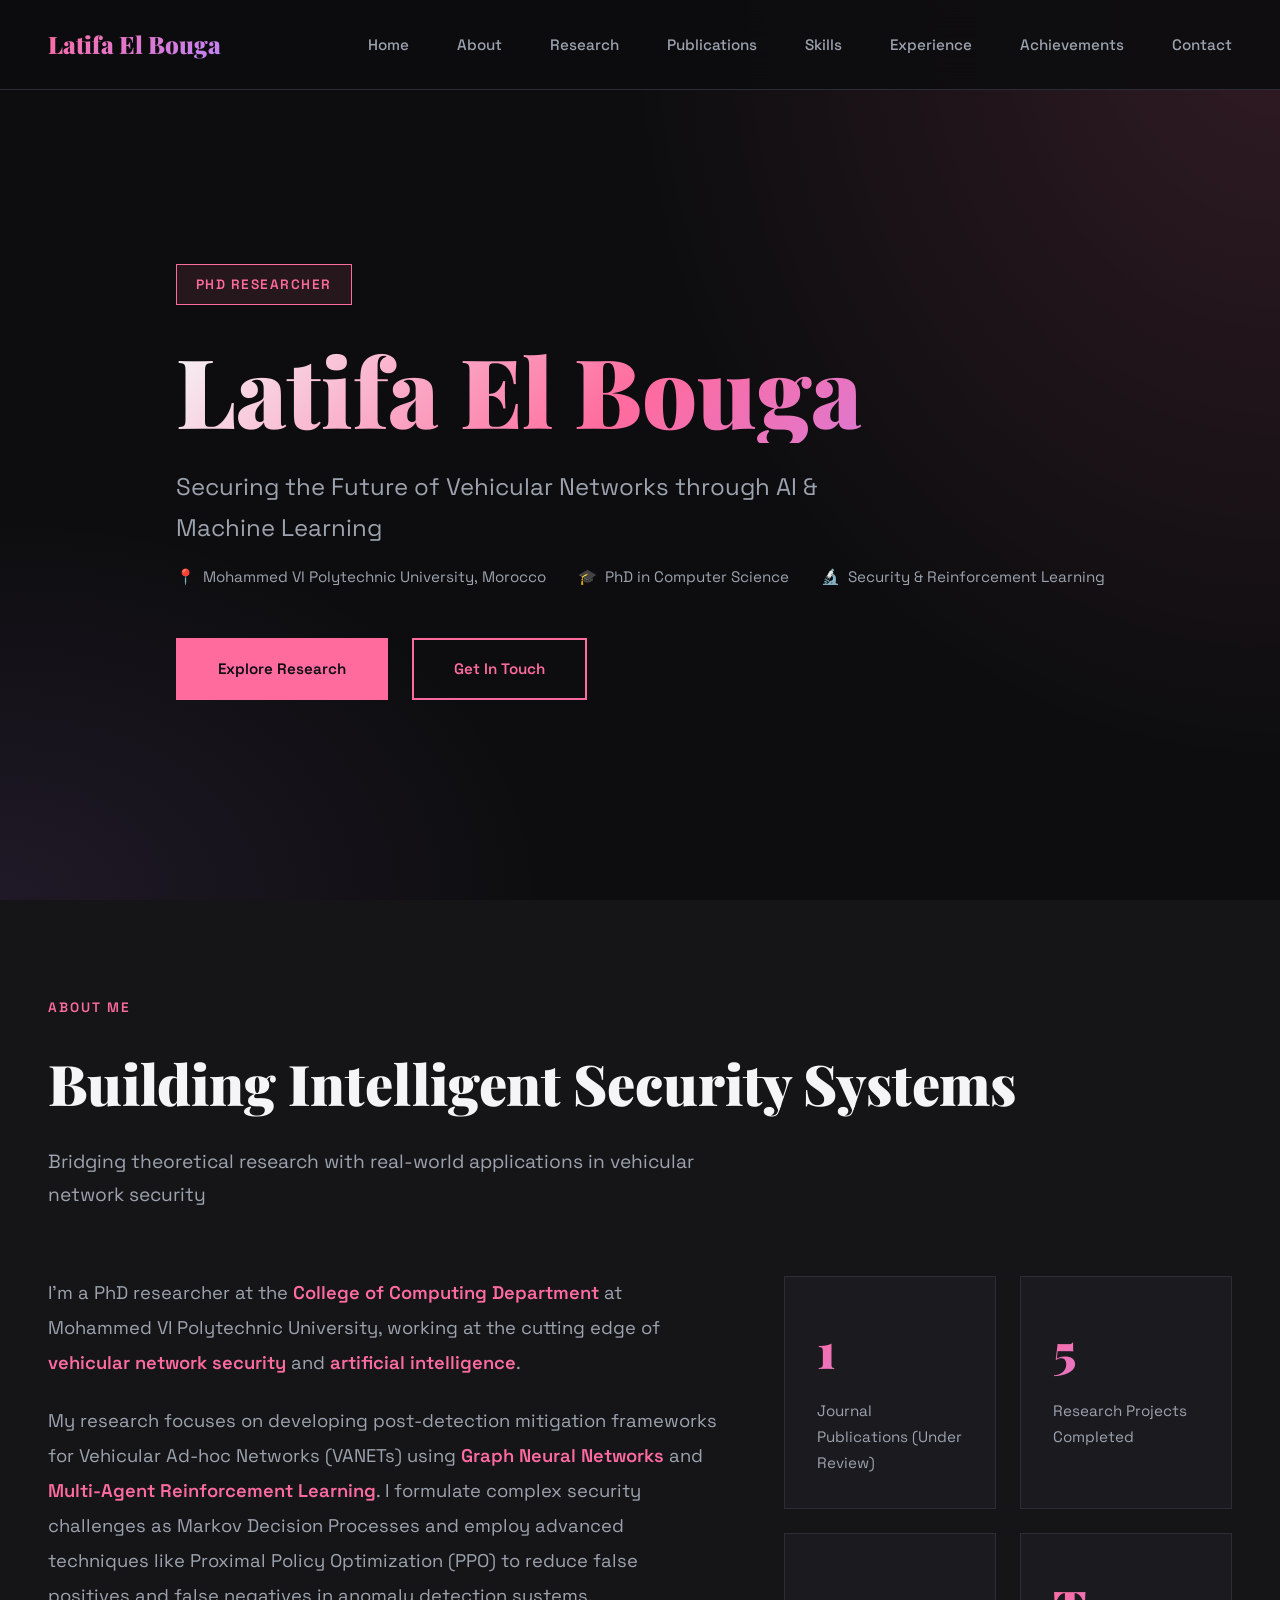
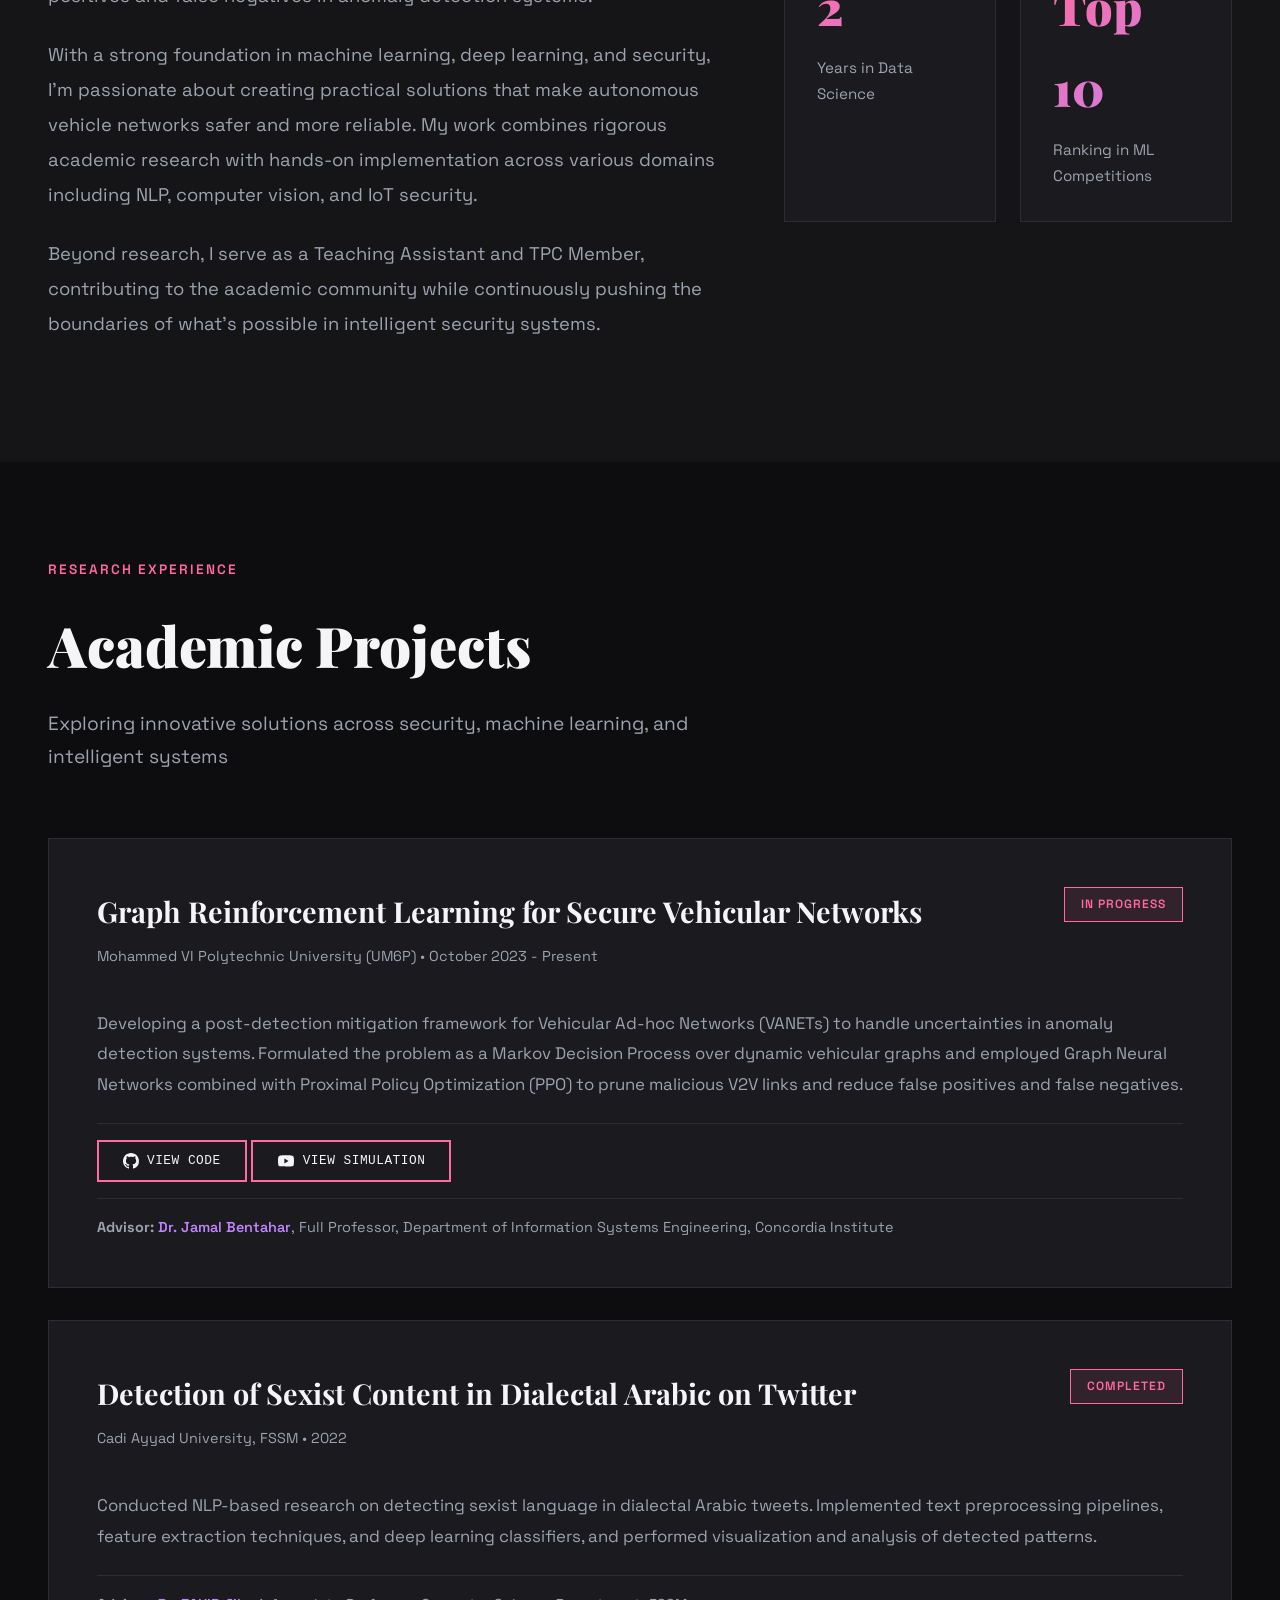
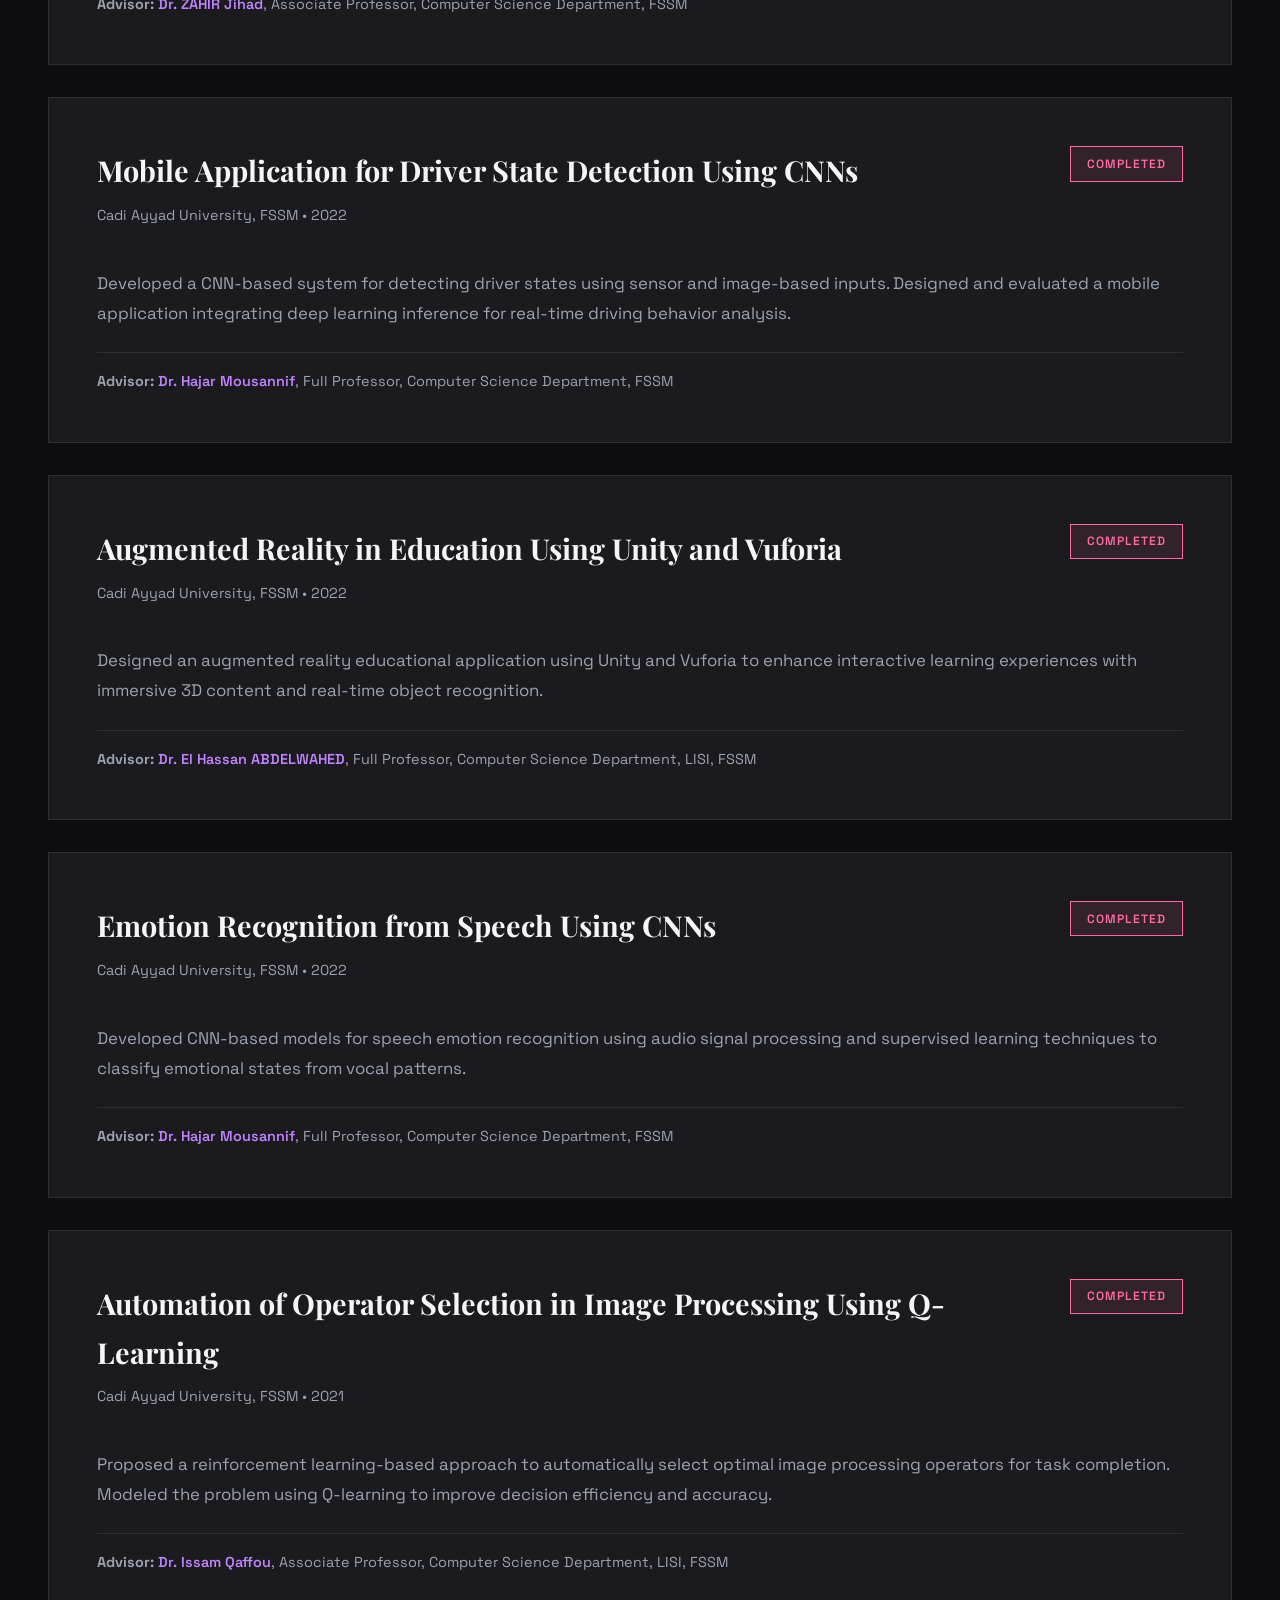
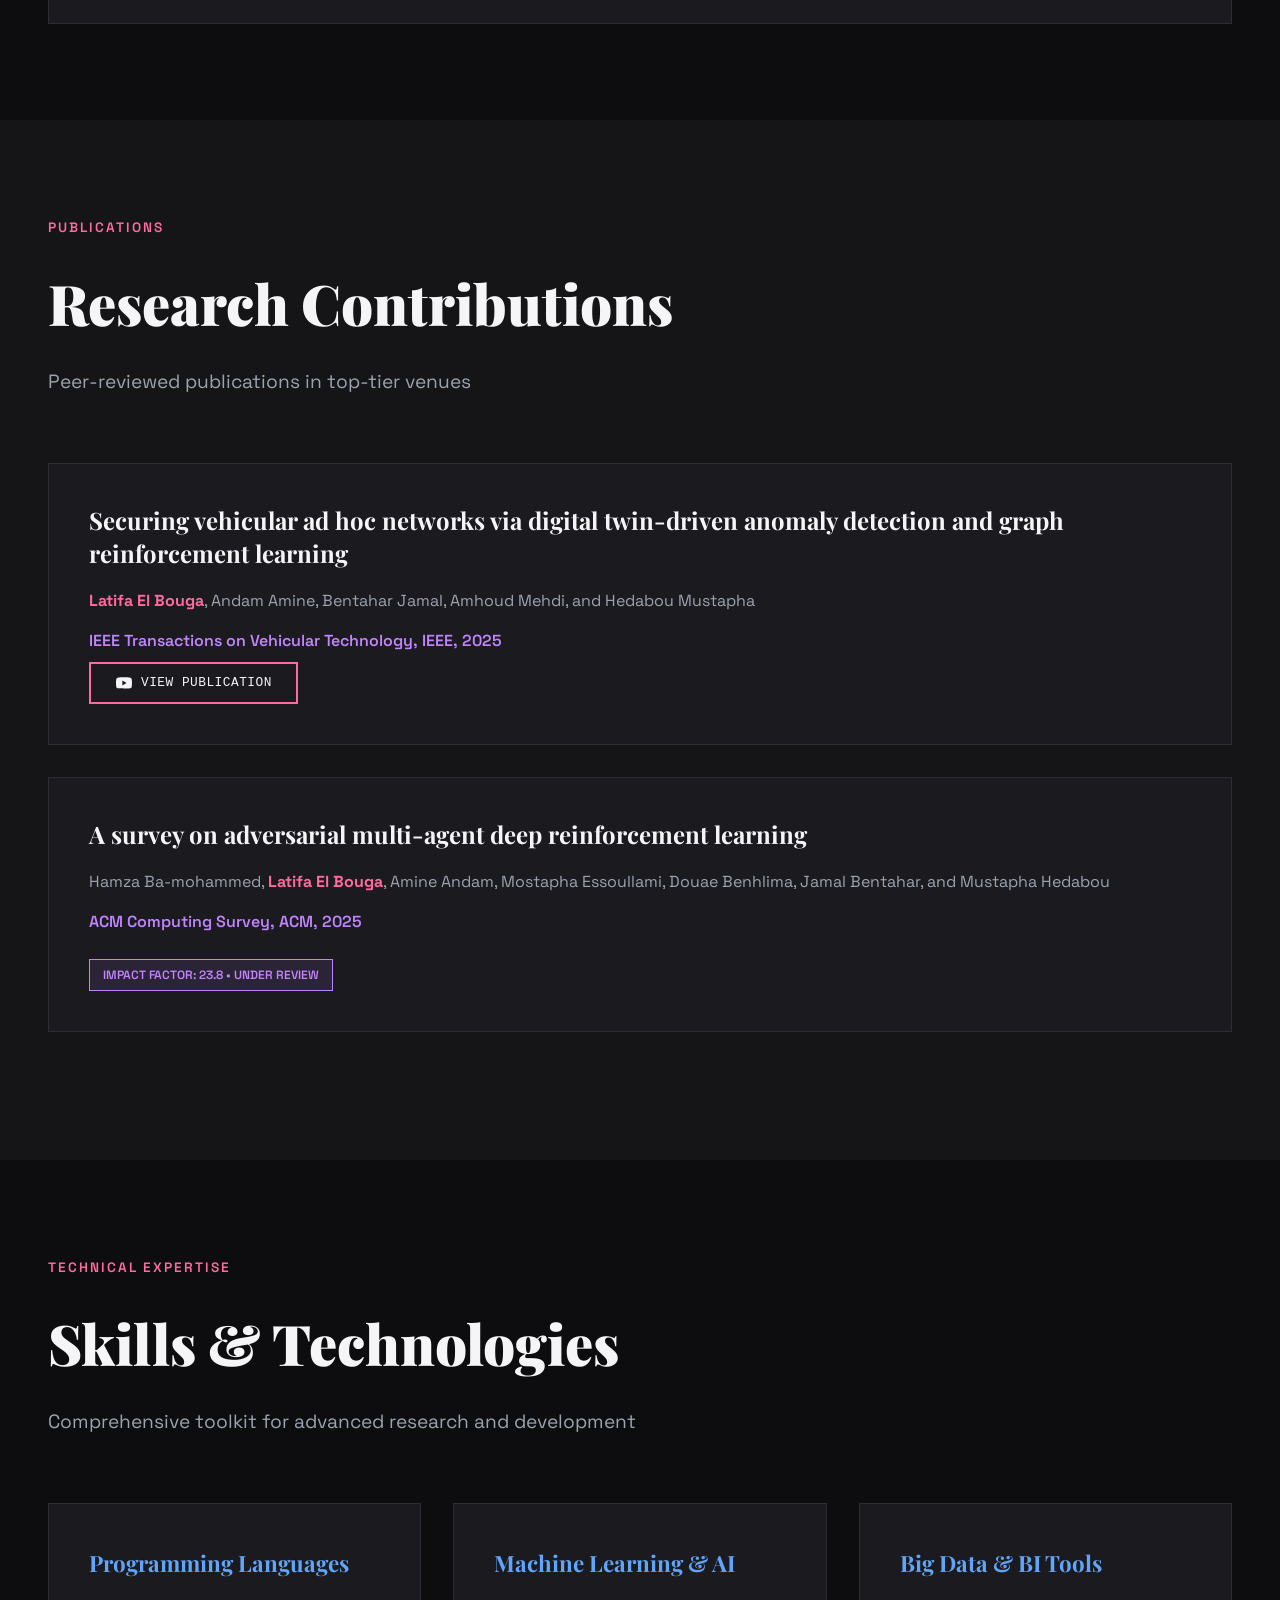
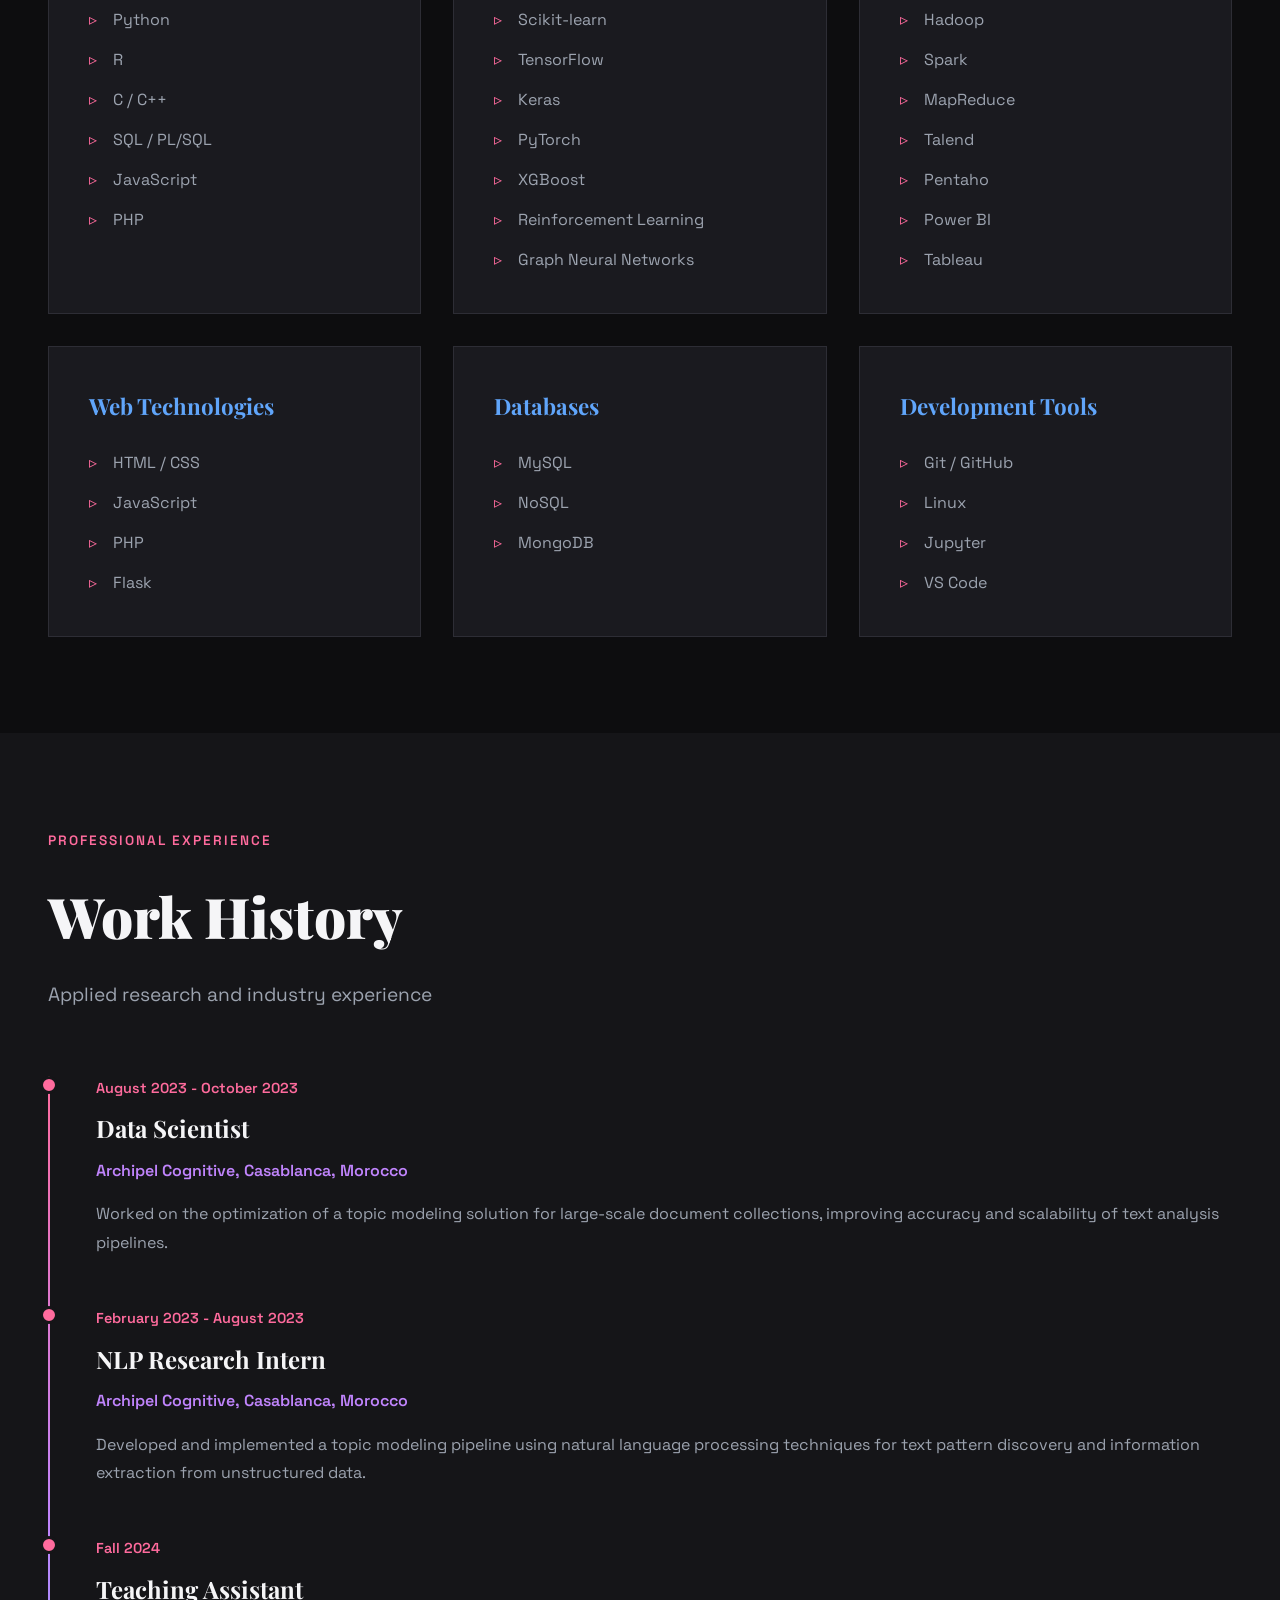
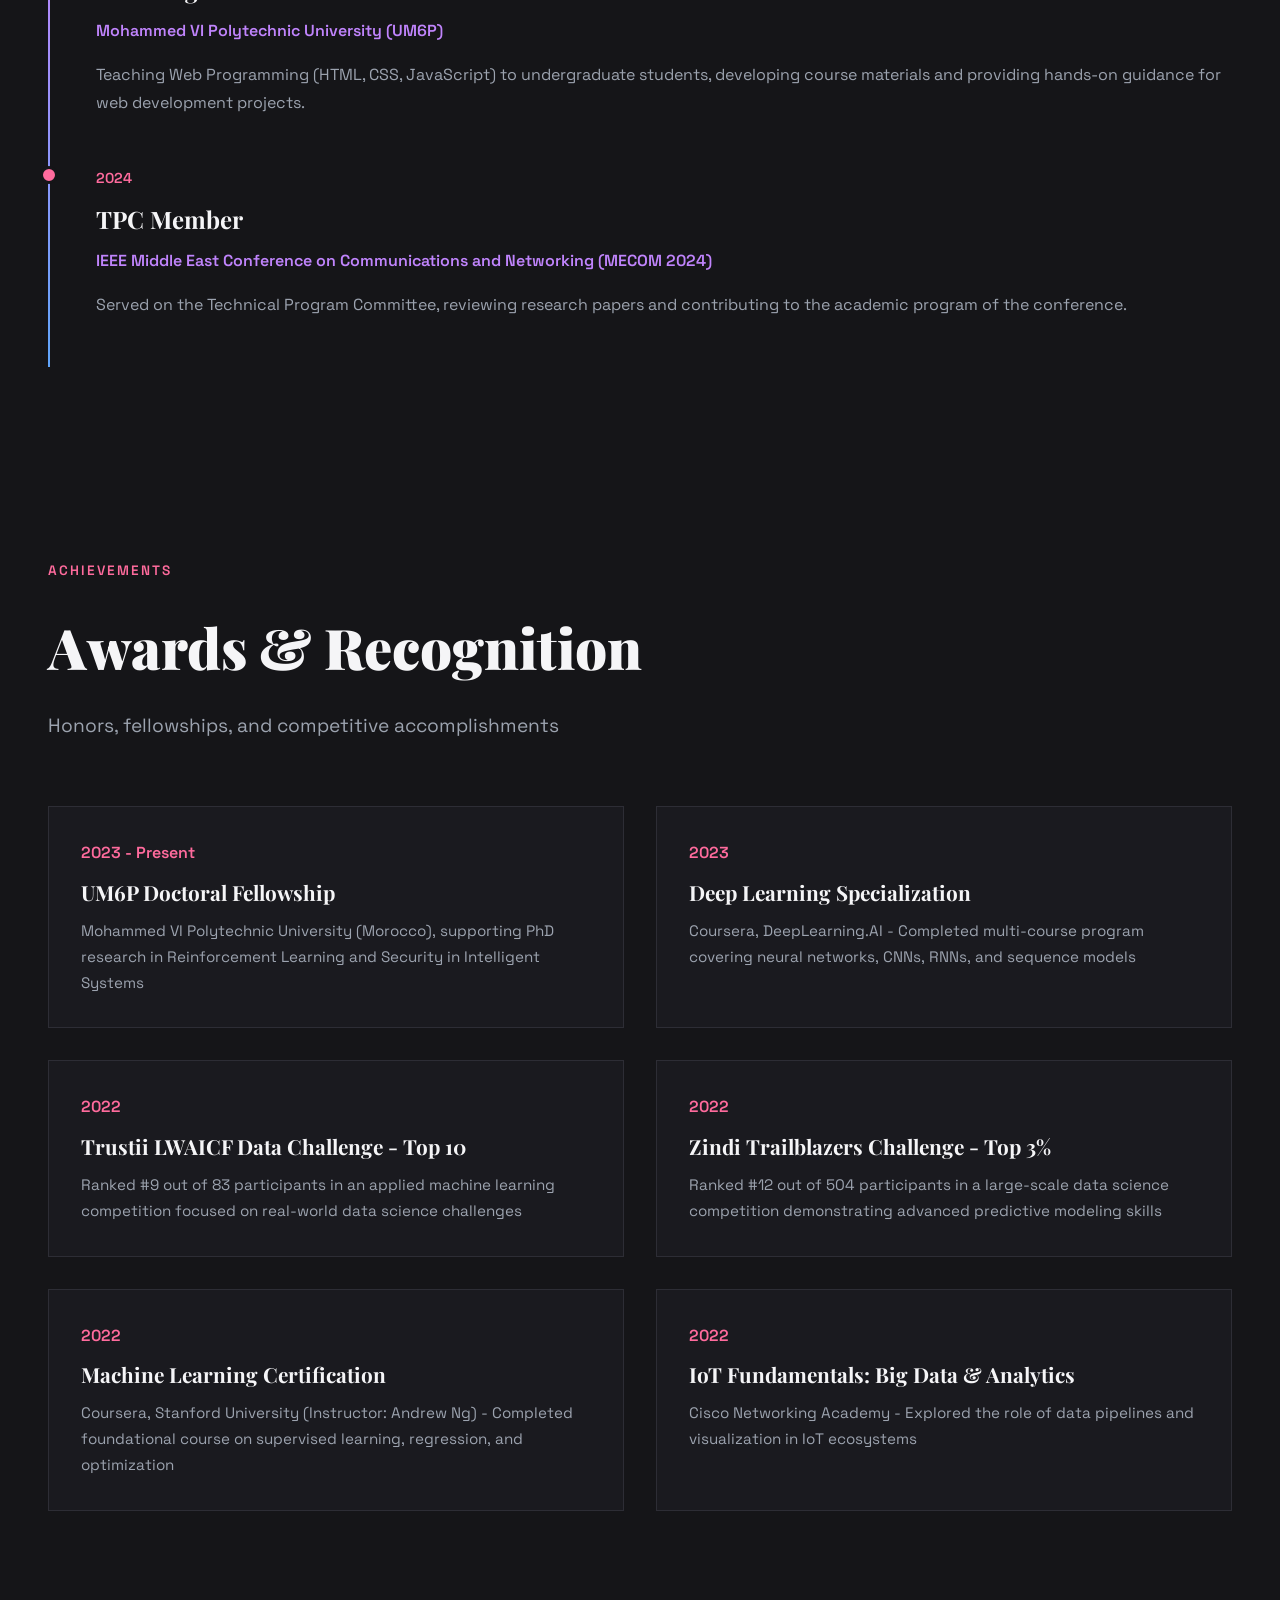
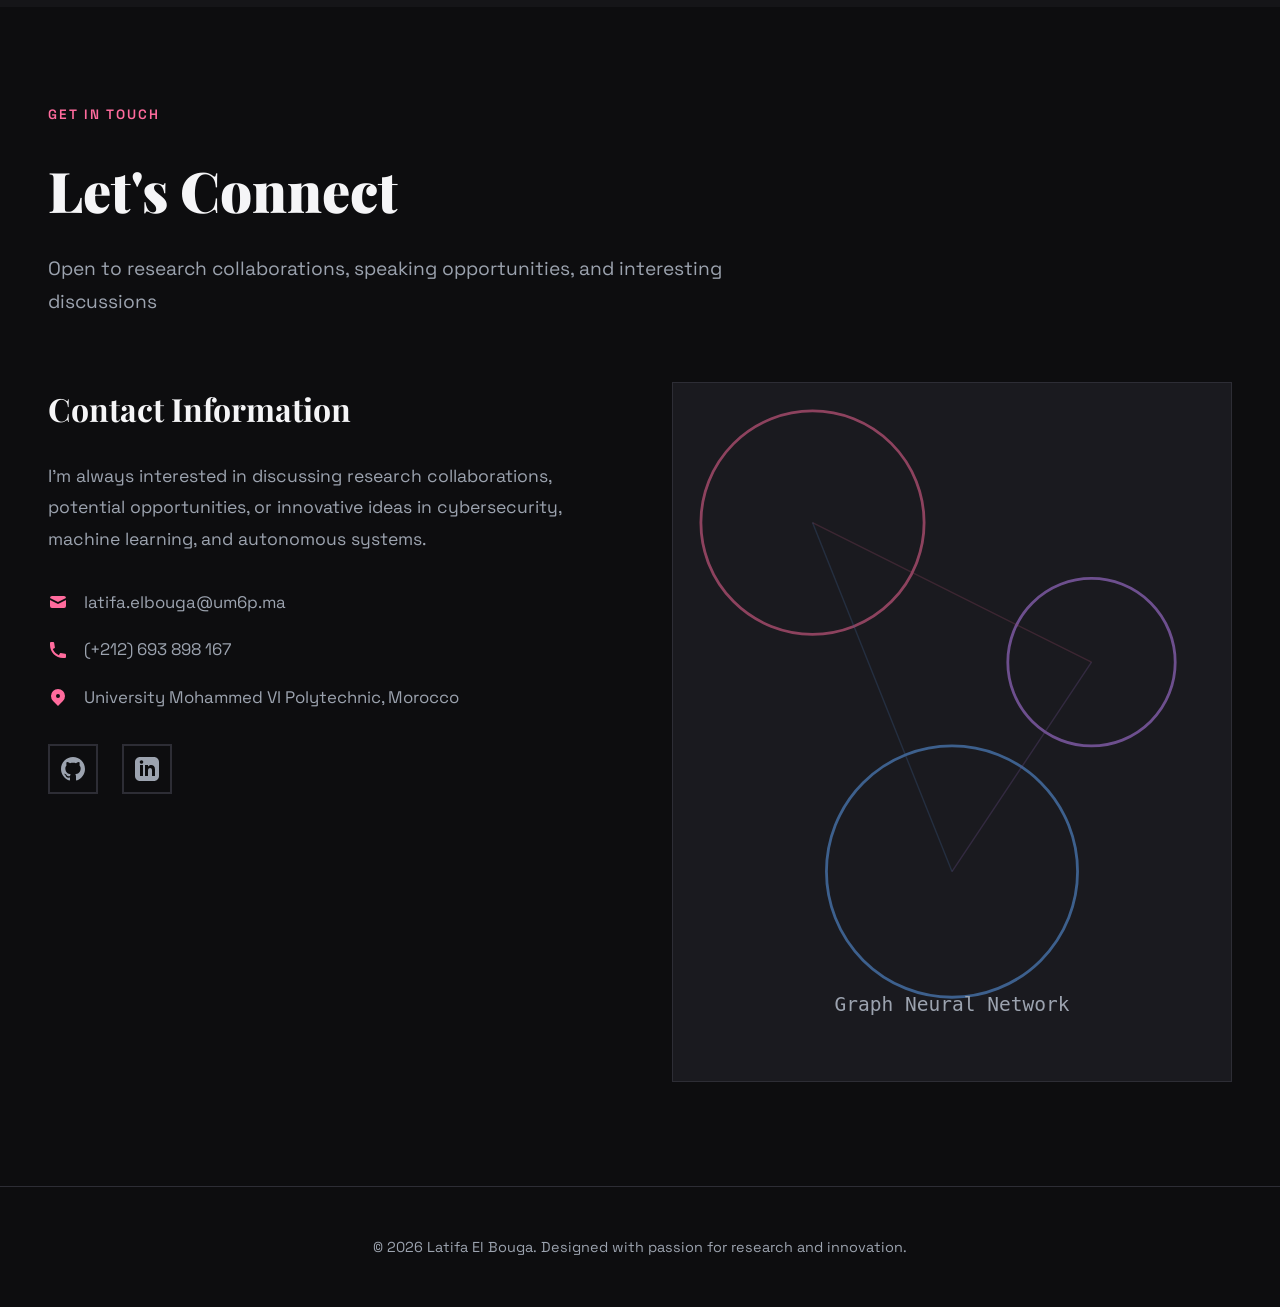
==== commit e79373e4: "Add the paper's link" ====
--- a/index.html
+++ b/index.html
@@ -232,7 +232,12 @@
                 <h3 class="pub-title">Securing vehicular ad hoc networks via digital twin-driven anomaly detection and graph reinforcement learning</h3>
                 <p class="pub-authors"><strong>Latifa El Bouga</strong>, Andam Amine, Bentahar Jamal, Amhoud Mehdi, and Hedabou Mustapha</p>
                 <p class="pub-venue">IEEE Transactions on Vehicular Technology, IEEE, 2025</p>
-                <span class="pub-status">Impact Factor: 6.1 • Under Review</span>
+                                <a href="https://ieeexplore.ieee.org/document/11498481" class="project-link project-link-video" target="_blank">
+                    <svg width="18" height="16" fill="currentColor" viewBox="0 0 24 24">
+                        <path d="M23.498 6.186a3.016 3.016 0 0 0-2.122-2.136C19.505 3.545 12 3.545 12 3.545s-7.505 0-9.377.505A3.017 3.017 0 0 0 .502 6.186C0 8.07 0 12 0 12s0 3.93.502 5.814a3.016 3.016 0 0 0 2.122 2.136c1.871.505 9.376.505 9.376.505s7.505 0 9.377-.505a3.015 3.015 0 0 0 2.122-2.136C24 15.93 24 12 24 12s0-3.93-.502-5.814zM9.545 15.568V8.432L15.818 12l-6.273 3.568z"/>
+                    </svg>
+                    View Publication
+                </a>
             </div>
 
             <div class="pub-item reveal">
@@ -480,4 +485,4 @@
 
     <script src="script.js"></script>
 </body>
-</html>+</html>
--- a/styles.css
+++ b/styles.css
@@ -485,7 +485,7 @@
     border: 2px solid var(--accent-1);
     color: var(--color-text-primary);
     font-family: 'JetBrains Mono', monospace;
-    font-size: 0.60rem;
+    font-size: 0.80rem;
     font-weight: 300;
     text-decoration: none;
     text-transform: uppercase;
@@ -904,4 +904,4 @@
     .timeline-item::before {
         left: -2.5rem;
     }
-}+}
